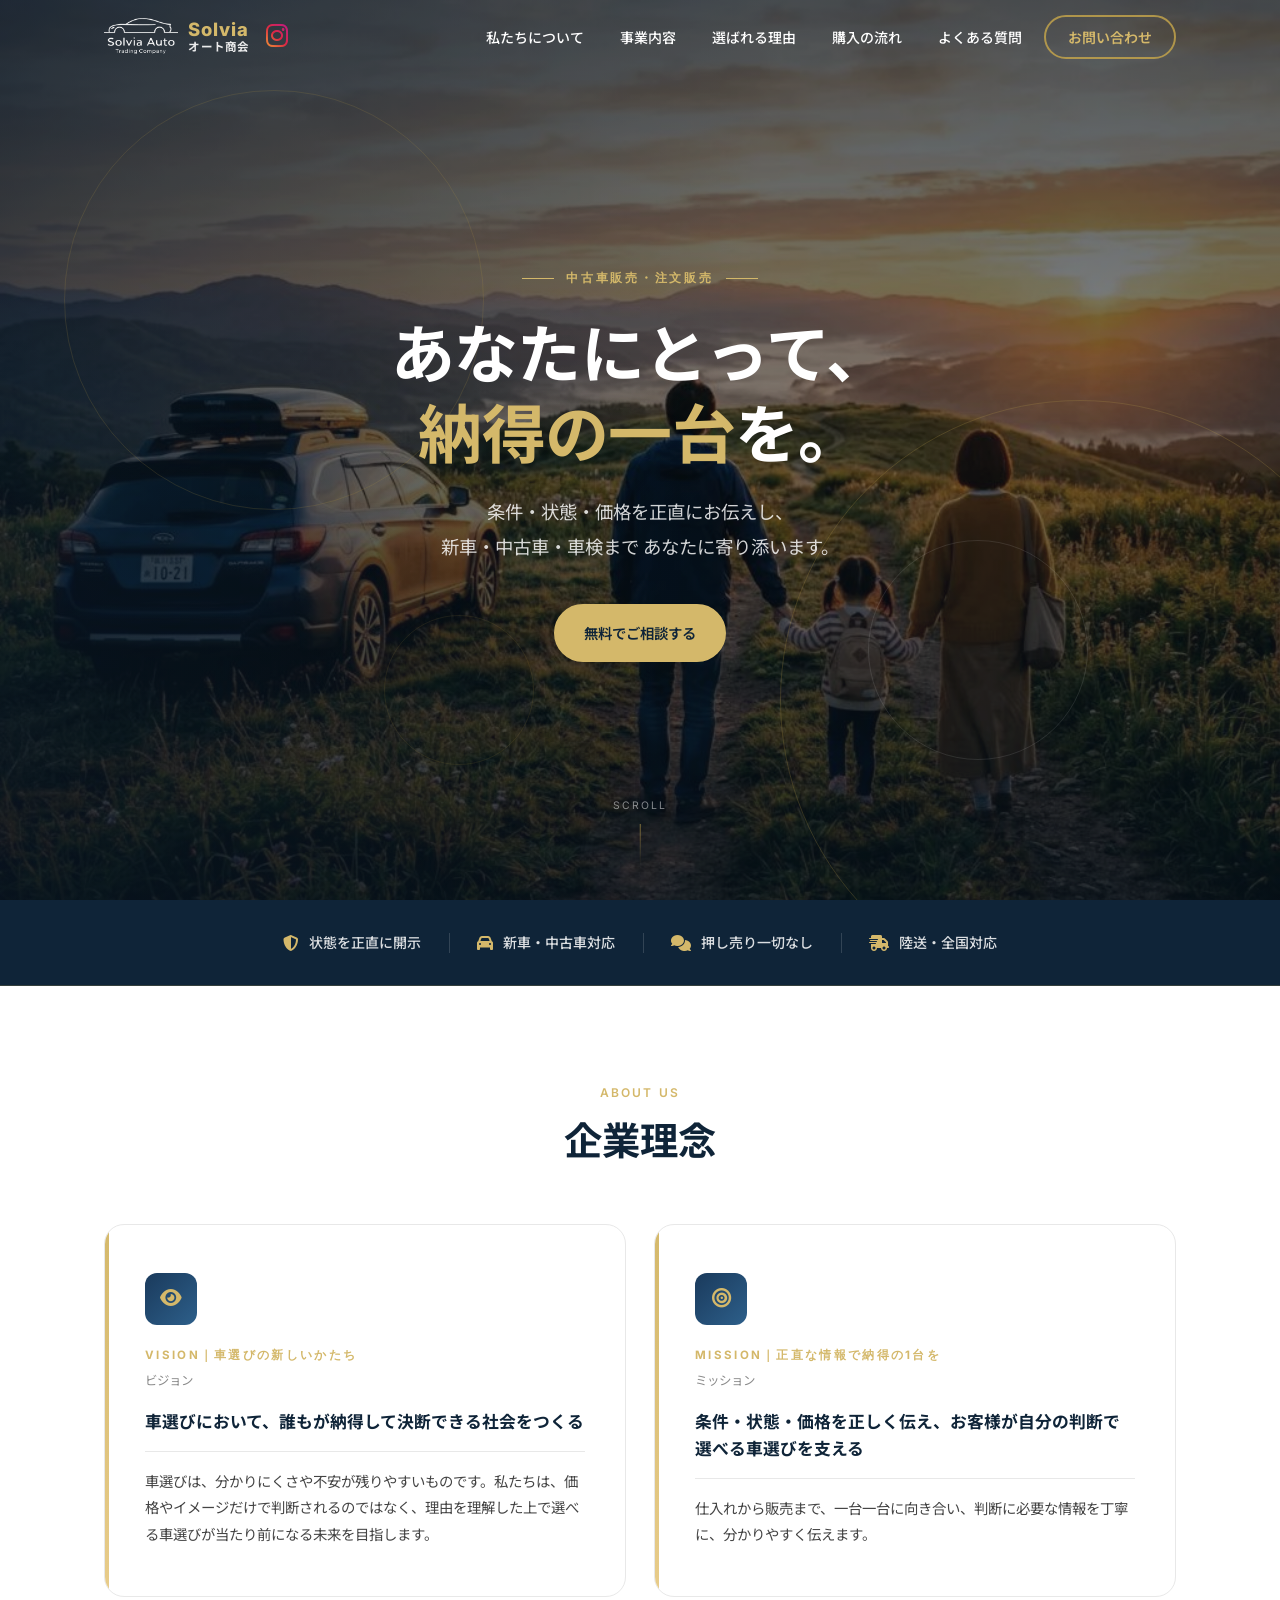
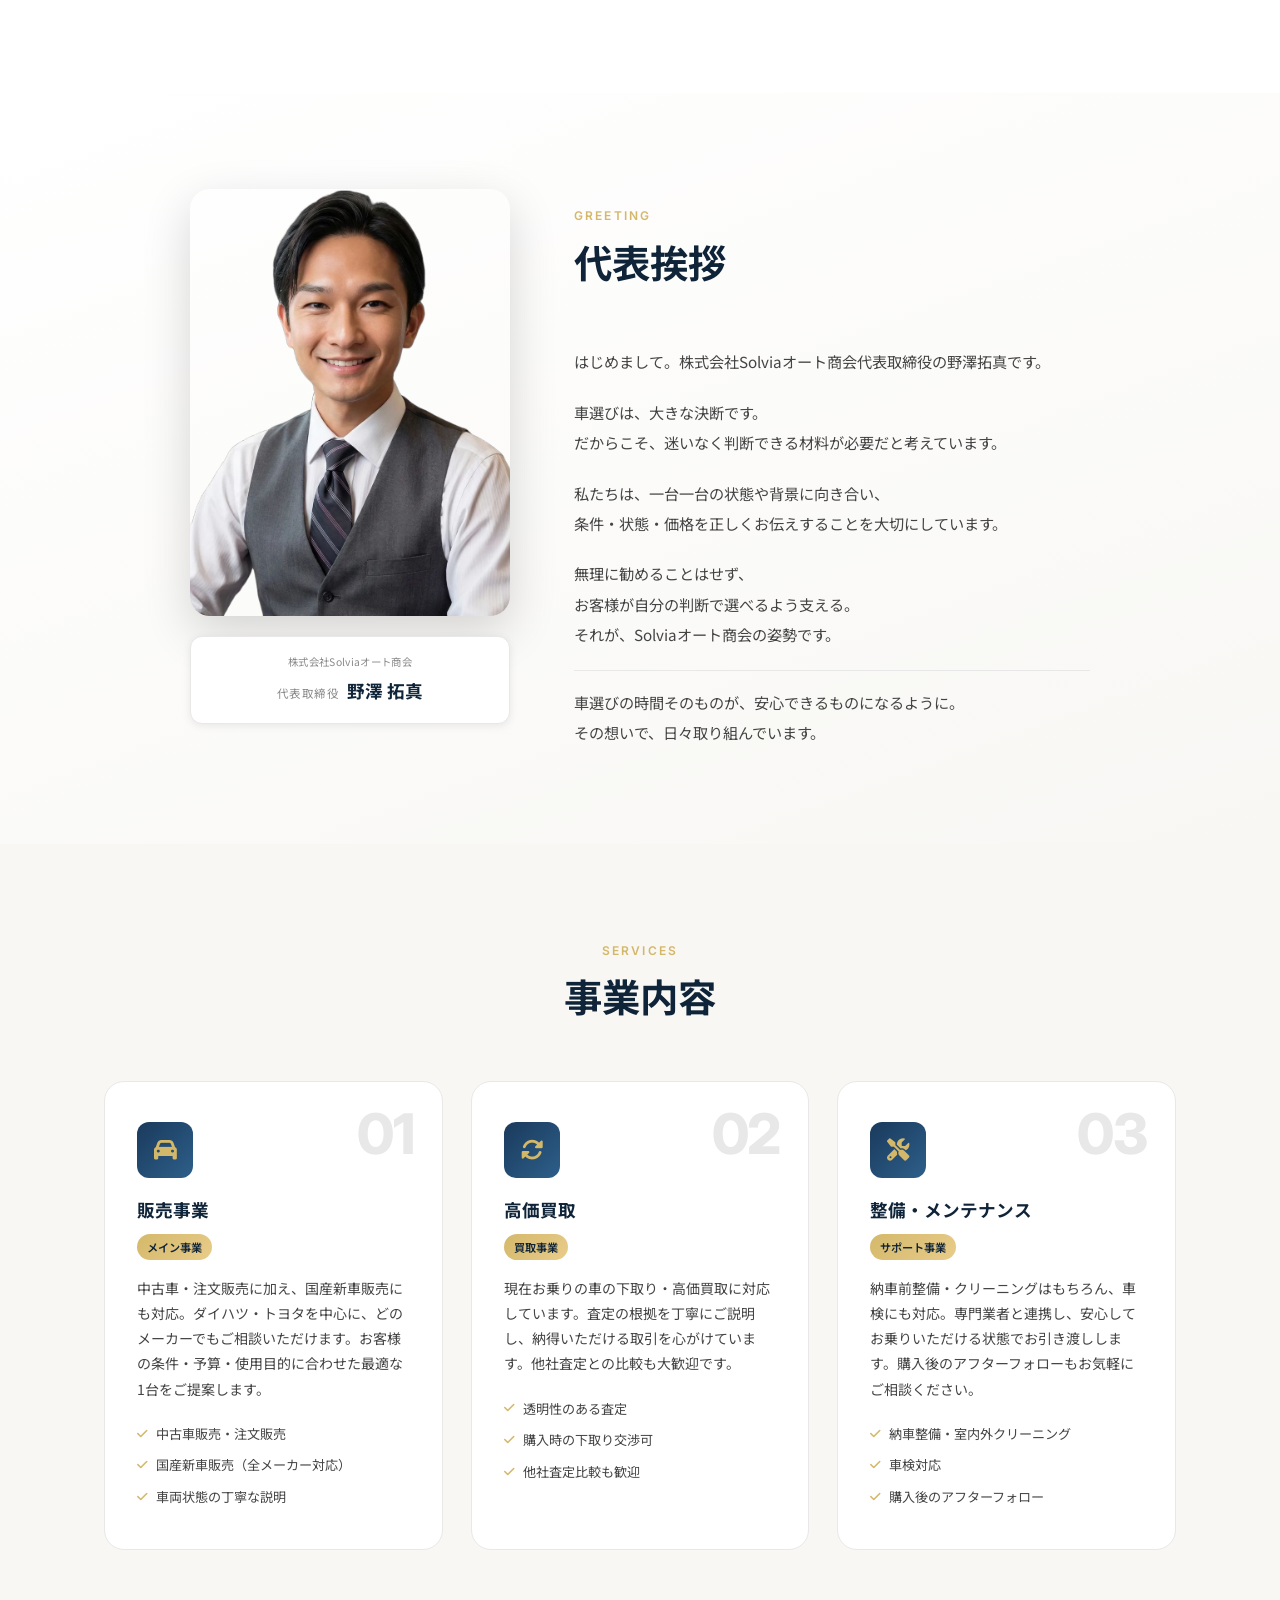
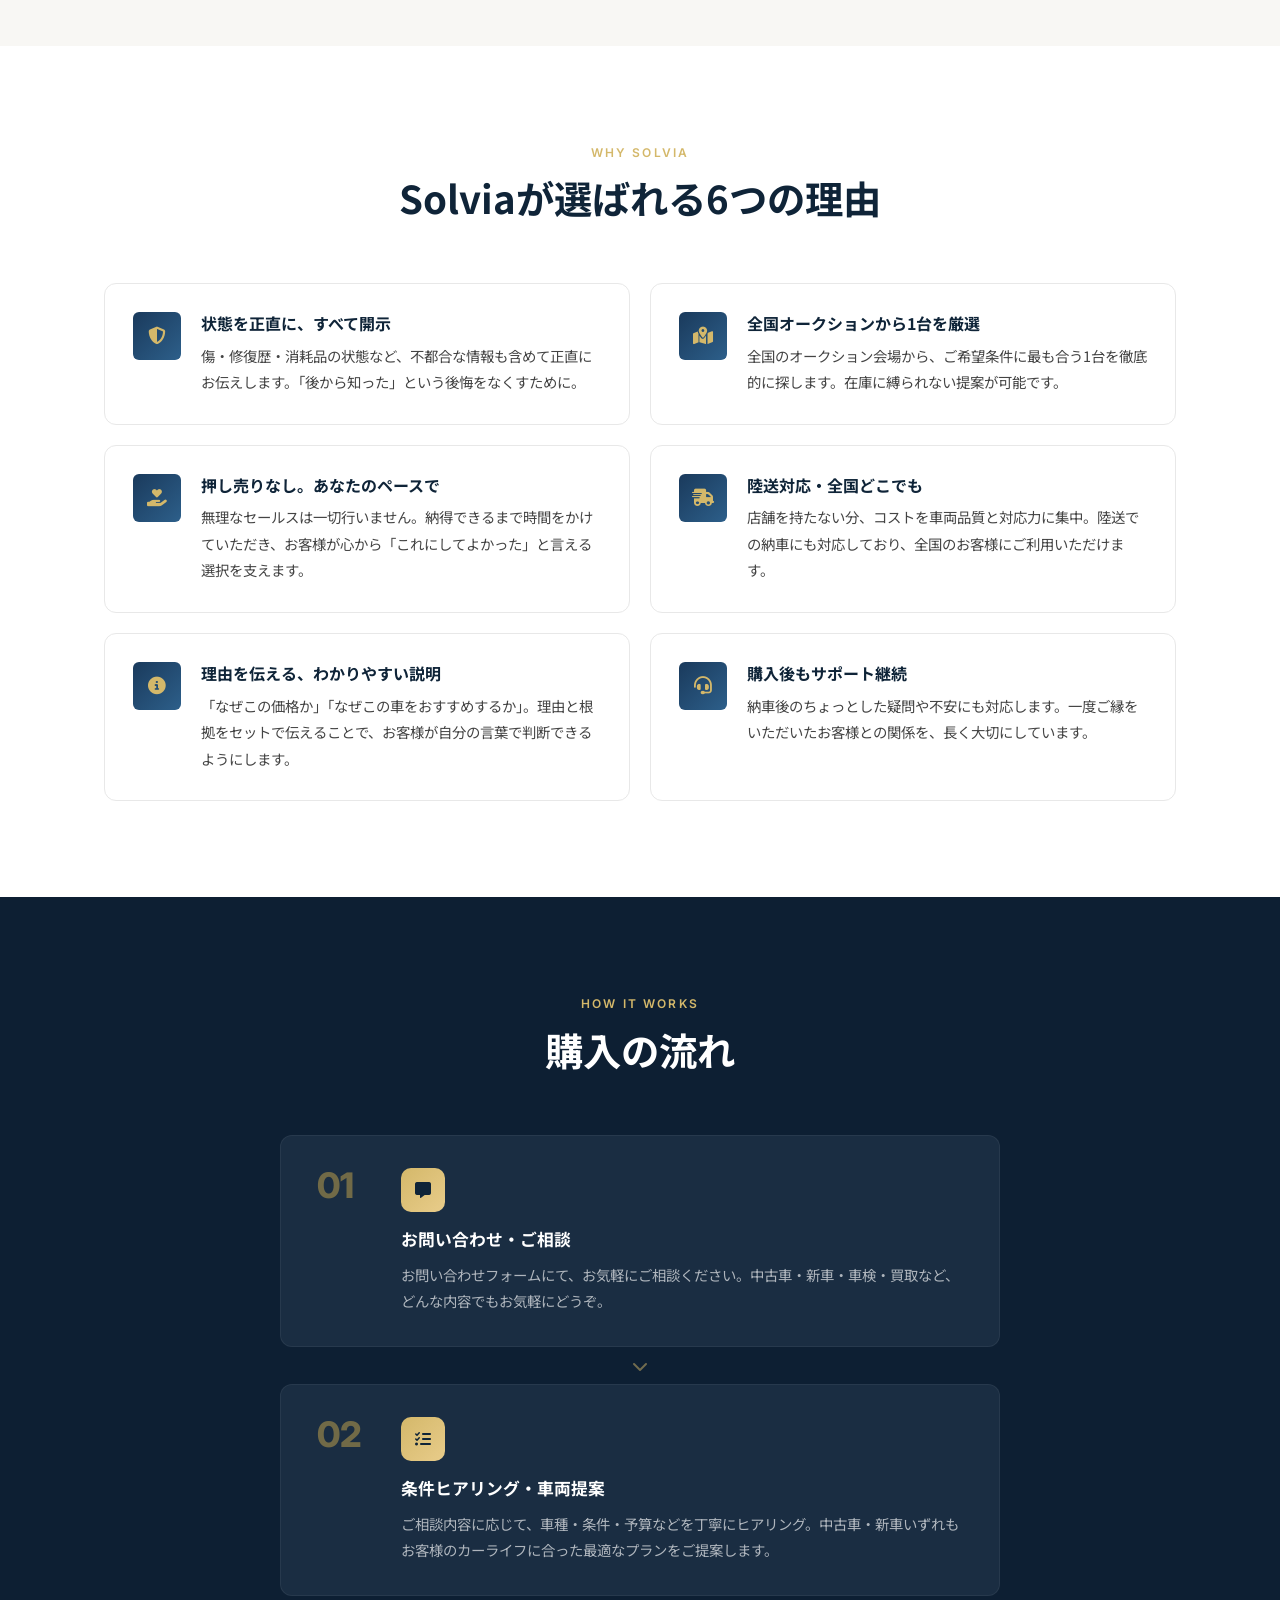
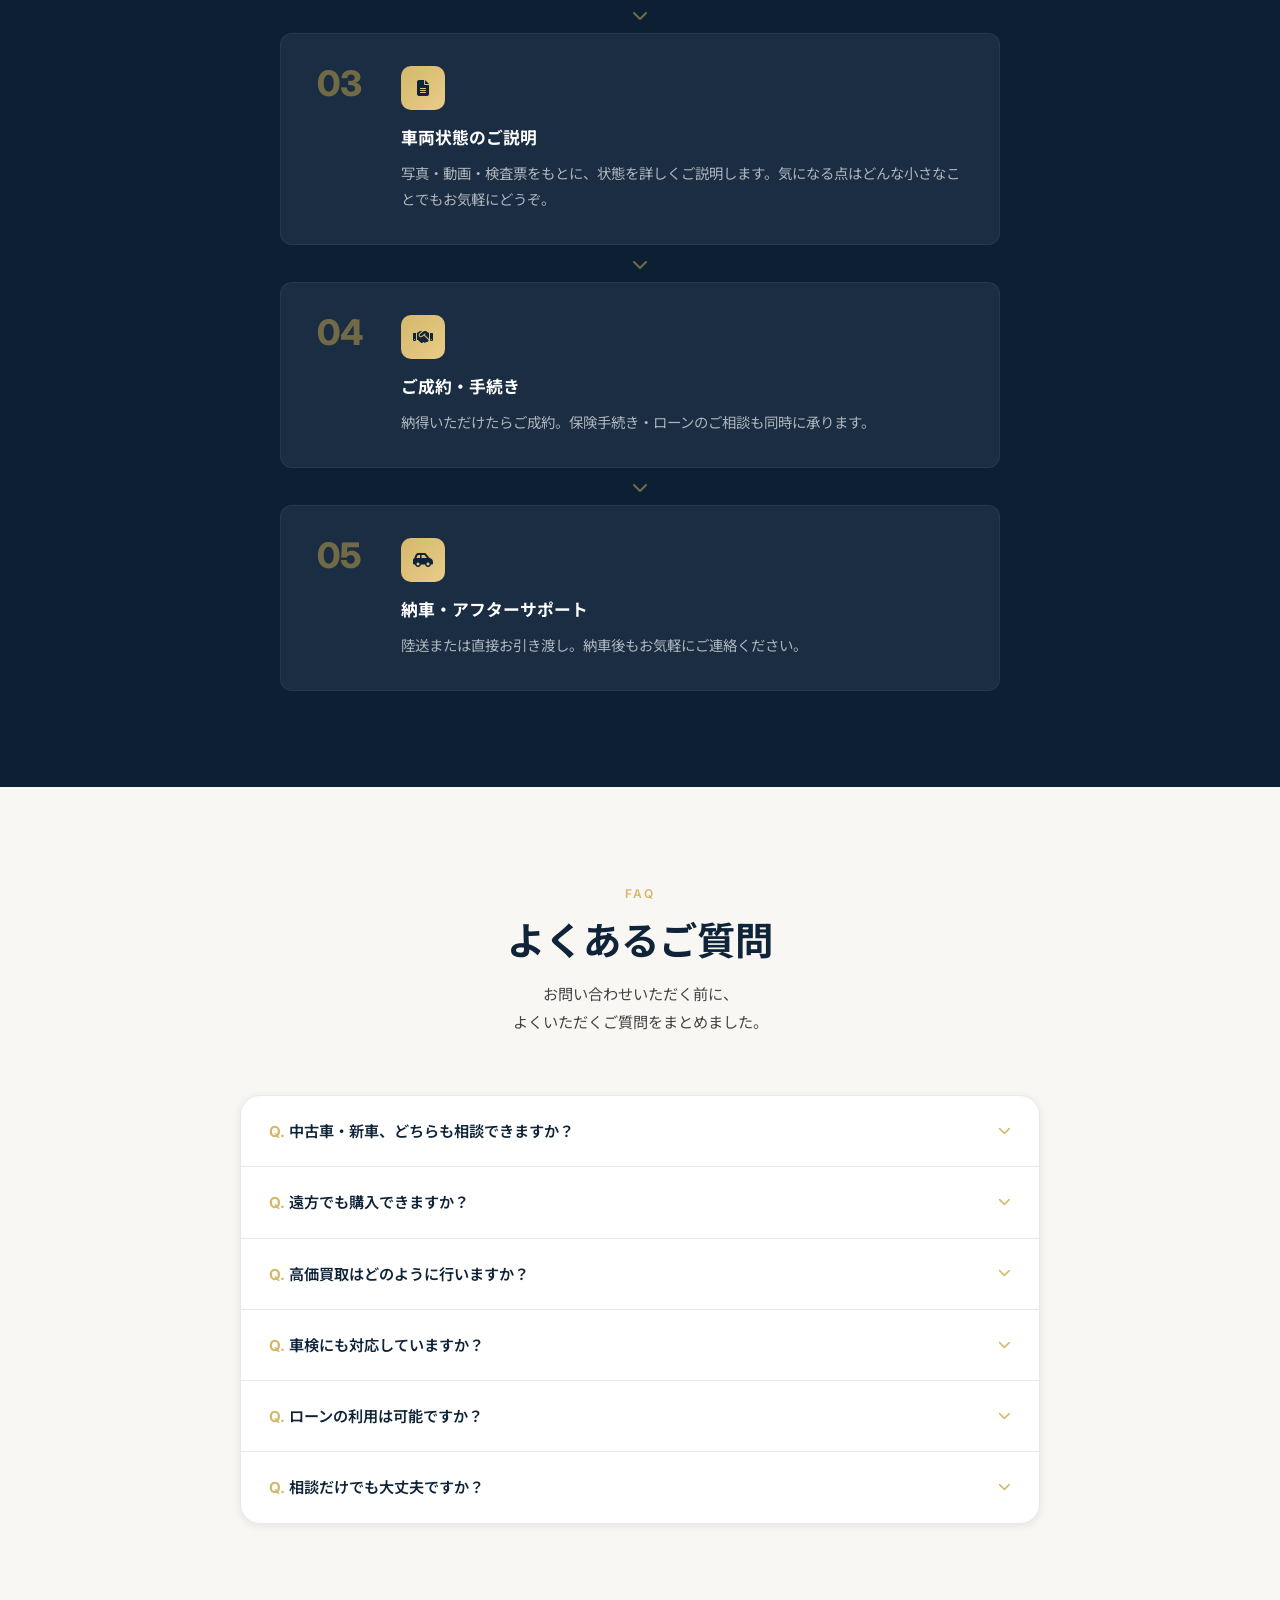
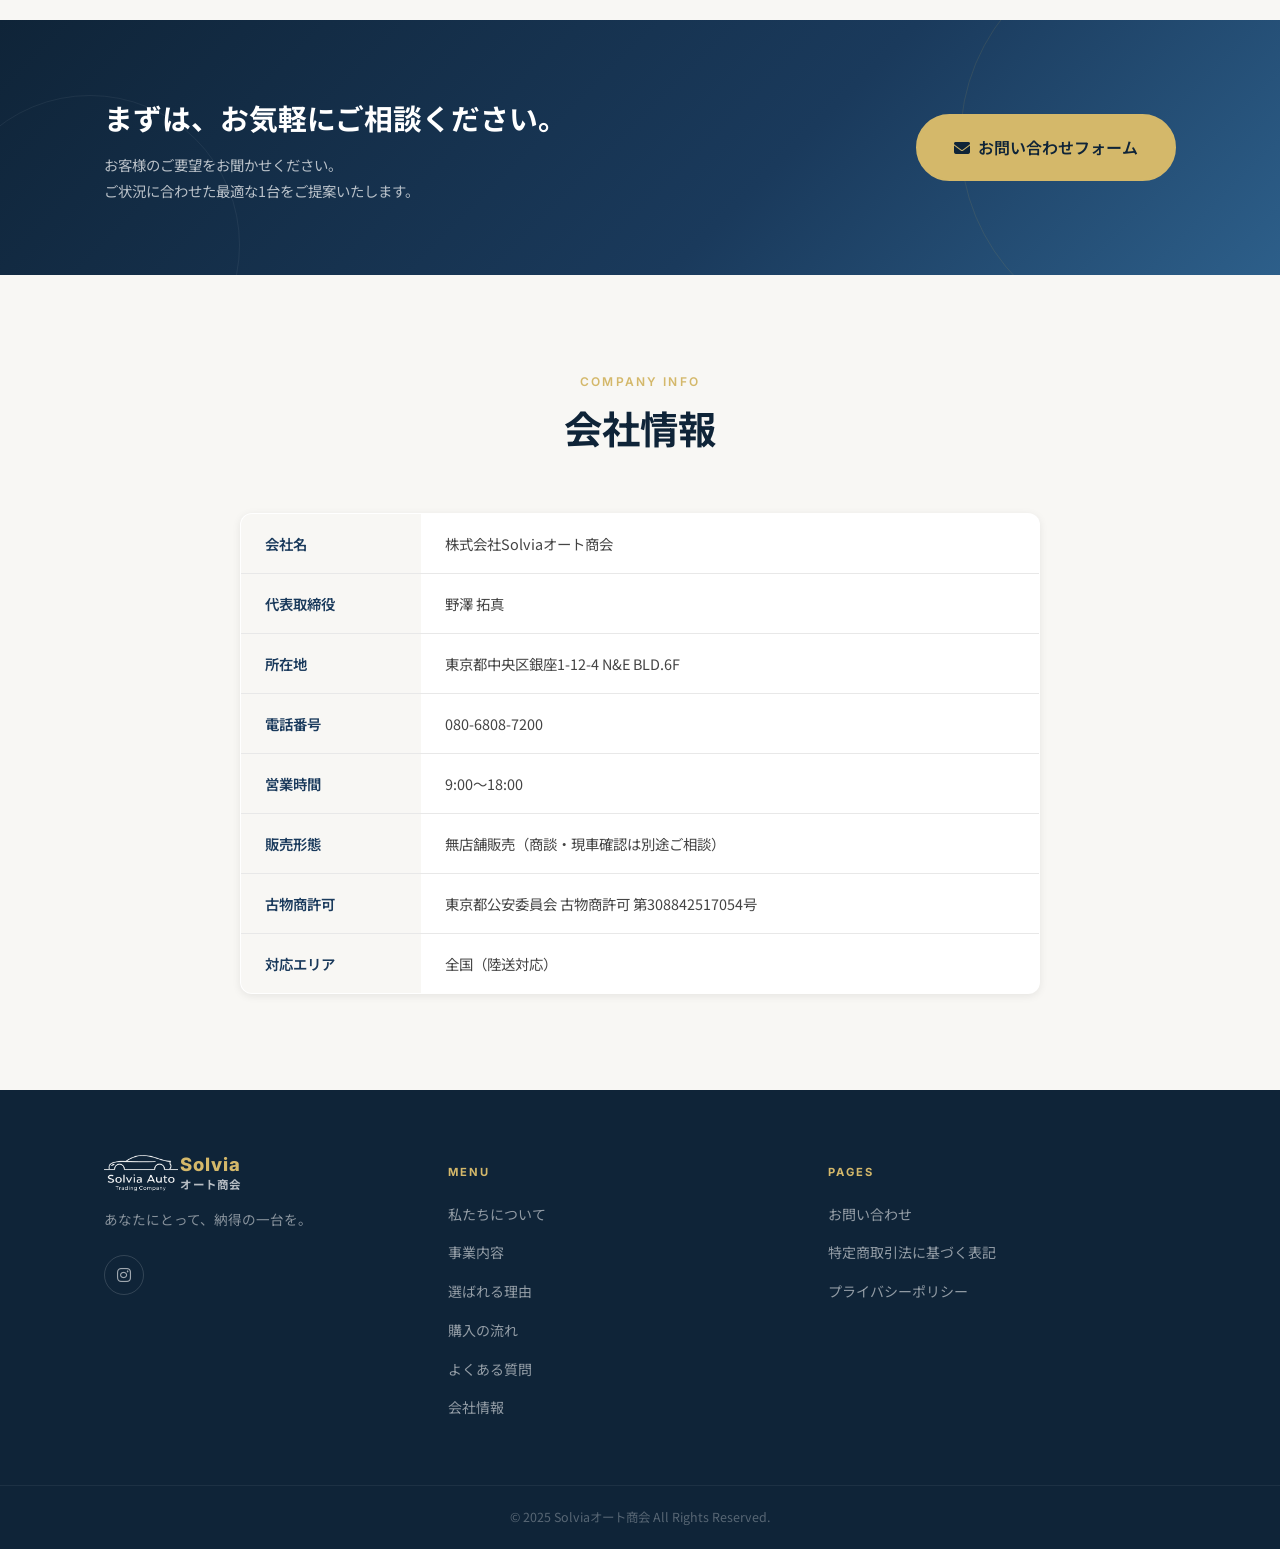
==== index.html @ c64f1dd3 "Add files via upload" ====
<!DOCTYPE html>
<html lang="ja">
<head>
  <meta charset="UTF-8" />
  <meta name="viewport" content="width=device-width, initial-scale=1.0" />
  <title>中古車・新車販売・車検・高価買取｜株式会社Solviaオート商会【東京・全国対応】</title>
  <meta name="description" content="東京発、全国対応の自動車販売店。中古車・国産新車の販売、高価買取、車検まで幅広く対応。押し売りなし・正直な情報開示で、納得できる1台をご提案します。" />

  <!-- ▼ canonical -->
  <link rel="canonical" href="https://www.solviainfo.jp/index.html" />

  <!-- ▼ OGP（SNS・LINEシェア用） -->
  <meta property="og:type" content="website" />
  <meta property="og:site_name" content="株式会社Solviaオート商会" />
  <meta property="og:title" content="中古車・新車販売・車検・高価買取｜株式会社Solviaオート商会【東京・全国対応】" />
  <meta property="og:description" content="東京発、全国対応の自動車販売店。中古車・国産新車の販売、高価買取、車検まで幅広く対応。押し売りなし・正直な情報開示で、納得できる1台をご提案します。" />
  <meta property="og:url" content="https://www.solviainfo.jp/index.html" />
  <meta property="og:image" content="https://www.solviainfo.jp/images/hero-bg-pc.webp" />
  <meta property="og:locale" content="ja_JP" />

  <!-- ▼ Twitterカード -->
  <meta name="twitter:card" content="summary_large_image" />
  <meta name="twitter:title" content="中古車・新車販売・車検・高価買取｜株式会社Solviaオート商会【東京・全国対応】" />
  <meta name="twitter:description" content="東京発、全国対応の自動車販売店。中古車・国産新車の販売、高価買取、車検まで幅広く対応。押し売りなし・正直な情報開示で、納得できる1台をご提案します。" />
  <meta name="twitter:image" content="https://www.solviainfo.jp/images/hero-bg-pc.webp" />

  <!-- ▼ 構造化データ（JSON-LD / LocalBusiness） -->
  <script type="application/ld+json">
  {
    "@context": "https://schema.org",
    "@type": "AutoDealer",
    "name": "株式会社Solviaオート商会",
    "alternateName": "Solviaオート商会",
    "url": "https://www.solviainfo.jp/",
    "logo": "https://www.solviainfo.jp/images/logo-black.png",
    "image": "https://www.solviainfo.jp/images/hero-bg-pc.webp",
    "description": "東京発、全国対応の自動車販売店。中古車・国産新車の販売、高価買取、車検まで幅広く対応。押し売りなし・正直な情報開示で、納得できる1台をご提案します。",
    "address": {
      "@type": "PostalAddress",
      "streetAddress": "銀座1-12-4 N&E BLD.6F",
      "addressLocality": "中央区",
      "addressRegion": "東京都",
      "postalCode": "104-0061",
      "addressCountry": "JP"
    },
    "geo": {
      "@type": "GeoCoordinates",
      "latitude": 35.6716,
      "longitude": 139.7660
    },
    "sameAs": [
      "https://www.instagram.com/solviaauto.official/"
    ],
    "priceRange": "¥¥",
    "currenciesAccepted": "JPY",
    "paymentAccepted": "現金, 銀行振込",
    "areaServed": [
      { "@type": "Place", "name": "東京都" },
      { "@type": "Place", "name": "神奈川県" },
      { "@type": "Place", "name": "埼玉県" },
      { "@type": "Place", "name": "千葉県" },
      { "@type": "Place", "name": "全国（陸送対応）" }
    ],
    "hasOfferCatalog": {
      "@type": "OfferCatalog",
      "name": "サービス一覧",
      "itemListElement": [
        { "@type": "Offer", "itemOffered": { "@type": "Service", "name": "中古車販売" } },
        { "@type": "Offer", "itemOffered": { "@type": "Service", "name": "注文販売" } },
        { "@type": "Offer", "itemOffered": { "@type": "Service", "name": "国産新車販売" } },
        { "@type": "Offer", "itemOffered": { "@type": "Service", "name": "高価買取" } },
        { "@type": "Offer", "itemOffered": { "@type": "Service", "name": "車検" } }
      ]
    }
  }
  </script>

  <!-- ▼ 構造化データ（JSON-LD / FAQPage） -->
  <script type="application/ld+json">
  {
    "@context": "https://schema.org",
    "@type": "FAQPage",
    "mainEntity": [
      {
        "@type": "Question",
        "name": "中古車・新車、どちらも相談できますか？",
        "acceptedAnswer": {
          "@type": "Answer",
          "text": "はい、どちらもご相談いただけます。中古車は全国オークションから条件に合う1台をご提案し、新車はダイハツ・トヨタを中心に全メーカーに対応しています。まずはご希望の車種・予算・使用目的などをお聞かせください。"
        }
      },
      {
        "@type": "Question",
        "name": "遠方でも購入できますか？",
        "acceptedAnswer": {
          "@type": "Answer",
          "text": "はい、全国どこでも陸送での納車に対応しています。陸送費用は距離によって異なりますので、ご相談の際に別途お見積もりをご案内します。"
        }
      },
      {
        "@type": "Question",
        "name": "高価買取はどのように行いますか？",
        "acceptedAnswer": {
          "@type": "Answer",
          "text": "現在お乗りの車の状態・年式・走行距離などをお聞きし、丁寧に査定いたします。査定の根拠も明確にご説明しますので、他社との比較も大歓迎です。新しい車のご購入と合わせてご相談いただくことも可能です。"
        }
      },
      {
        "@type": "Question",
        "name": "車検にも対応していますか？",
        "acceptedAnswer": {
          "@type": "Answer",
          "text": "はい、対応しております。提携の整備業者と連携し、車検をご依頼いただけます。購入した車はもちろん、現在お乗りの車の車検もお気軽にご相談ください。費用や期間については、お問い合わせ時に詳しくご案内します。"
        }
      },
      {
        "@type": "Question",
        "name": "ローンの利用は可能ですか？",
        "acceptedAnswer": {
          "@type": "Answer",
          "text": "現在、当社でのローンのお取り扱いはございません。お支払いは現金またはお客様ご自身でご用意いただいたローンにてお願いしております。資金計画についてもお気軽にご相談ください。"
        }
      },
      {
        "@type": "Question",
        "name": "相談だけでも大丈夫ですか？",
        "acceptedAnswer": {
          "@type": "Answer",
          "text": "もちろんです。「まだ購入を決めていない」「どんな車が合うかわからない」という段階でも大歓迎です。無理な売り込みは一切しませんので、お気軽にご相談ください。"
        }
      }
    ]
  }
  </script>

  <link rel="stylesheet" href="css/style.css" />
  <link rel="preconnect" href="https://fonts.googleapis.com" />
  <link rel="preconnect" href="https://fonts.gstatic.com" crossorigin />
  <link href="https://fonts.googleapis.com/css2?family=Noto+Sans+JP:wght@300;400;500;700&family=Inter:wght@300;400;500;600;700;800&display=swap" rel="stylesheet" />
  <link rel="stylesheet" href="https://cdn.jsdelivr.net/npm/@fortawesome/fontawesome-free@6.4.0/css/all.min.css" />
</head>
<body>

  <!-- ========== HEADER / NAV ========== -->
  <header class="header" id="header">
    <div class="header__inner">
      <div class="header__left">
        <a href="index.html" class="header__logo">
          <img src="images/logo-white.png" class="logo-img logo-img--white" alt="株式会社Solviaオート商会｜中古車販売・注文販売">
          <img src="images/logo-black.png" class="logo-img logo-img--black" alt="株式会社Solviaオート商会｜中古車販売・注文販売">
          <span class="logo-text">
            <span class="logo-solvia">Solvia</span>
            <span class="logo-auto">オート商会</span>
          </span>
        </a>
        <a href="https://www.instagram.com/solviaauto.official/" class="header__sns" target="_blank" rel="noopener noreferrer" aria-label="Instagram">
          <i class="fab fa-instagram"></i>
        </a>
      </div>
      <nav class="header__nav" id="nav">
        <ul class="nav__list">
          <li><a href="#about" class="nav__link">私たちについて</a></li>
          <li><a href="#services" class="nav__link">事業内容</a></li>
          <li><a href="#features" class="nav__link">選ばれる理由</a></li>
          <li><a href="#flow" class="nav__link">購入の流れ</a></li>
          <li><a href="#faq" class="nav__link">よくある質問</a></li>
          <li><a href="contact.html" class="nav__btn">お問い合わせ</a></li>
        </ul>
      </nav>
      <button class="hamburger" id="hamburger" aria-label="メニューを開く">
        <span></span><span></span><span></span>
      </button>
    </div>
  </header>

  <!-- ========== HERO ========== -->
  <section class="hero" id="top">
    <div class="hero__bg">
      <img src="images/hero-bg-pc.webp" alt="納得の1台を家族と選ぶ｜株式会社Solviaオート商会" class="hero__bg-img" id="heroBgImg" />
      <div class="hero__overlay"></div>
    </div>
    <!-- シャボン玉リング -->
    <div class="hero__bubble hero__bubble--1"></div>
    <div class="hero__bubble hero__bubble--2"></div>
    <div class="hero__bubble hero__bubble--3"></div>
    <div class="hero__content">
      <p class="hero__eyebrow" data-aos="fade-up">中古車販売・注文販売</p>
      <h1 class="hero__title" data-aos="fade-up" data-aos-delay="100">
        あなたにとって、<br /><span class="hero__title--accent">納得の一台</span>を。
      </h1>
      <p class="hero__sub" data-aos="fade-up" data-aos-delay="200">
        条件・状態・価格を正直にお伝えし、<br class="br-sp" />
        新車・中古車・車検まで あなたに寄り添います。
      </p>
      <div class="hero__cta" data-aos="fade-up" data-aos-delay="300">
        <a href="contact.html" class="btn btn--primary">無料でご相談する</a>
      </div>
    </div>
    <div class="hero__scroll">
      <span>SCROLL</span>
      <div class="hero__scroll-line"></div>
    </div>
  </section>

  <!-- ========== TRUST BAR ========== -->
  <section class="trustbar">
    <div class="container">
      <ul class="trustbar__list">
        <li class="trustbar__item">
          <i class="fa-solid fa-shield-halved"></i>
          <span>状態を正直に開示</span>
        </li>
        <li class="trustbar__item">
          <i class="fa-solid fa-car"></i>
          <span>新車・中古車対応</span>
        </li>
        <li class="trustbar__item">
          <i class="fa-solid fa-comments"></i>
          <span>押し売り一切なし</span>
        </li>
        <li class="trustbar__item">
          <i class="fa-solid fa-truck-fast"></i>
          <span>陸送・全国対応</span>
        </li>
      </ul>
    </div>
  </section>

  <!-- ========== ABOUT / PHILOSOPHY ========== -->
  <section class="about section" id="about">
    <div class="container">
      <div class="section__header" data-aos="fade-up">
        <p class="section__label">ABOUT US</p>
        <h2 class="section__title">企業理念</h2>
      </div>
      <div class="philosophy">
        <div class="philosophy__card" data-aos="fade-up" data-aos-delay="0">
          <div class="philosophy__icon"><i class="fa-solid fa-eye"></i></div>
          <h3 class="philosophy__head">VISION｜車選びの新しいかたち</h3>
          <p class="philosophy__sub">ビジョン</p>
          <p class="philosophy__text">
            車選びにおいて、誰もが納得して決断できる社会をつくる
          </p>
          <p class="philosophy__desc">
            車選びは、分かりにくさや不安が残りやすいものです。私たちは、価格やイメージだけで判断されるのではなく、理由を理解した上で選べる車選びが当たり前になる未来を目指します。
          </p>
        </div>
        <div class="philosophy__card" data-aos="fade-up" data-aos-delay="100">
          <div class="philosophy__icon"><i class="fa-solid fa-bullseye"></i></div>
          <h3 class="philosophy__head">MISSION｜正直な情報で納得の1台を</h3>
          <p class="philosophy__sub">ミッション</p>
          <p class="philosophy__text">
            条件・状態・価格を正しく伝え、お客様が自分の判断で選べる車選びを支える
          </p>
          <p class="philosophy__desc">
            仕入れから販売まで、一台一台に向き合い、判断に必要な情報を丁寧に、分かりやすく伝えます。
          </p>
        </div>
      </div>
    </div>
  </section>

  <!-- ========== GREETING ========== -->
  <section class="greeting section" id="greeting">
    <div class="container">
      <div class="greeting__inner">
        <div class="greeting__image" data-aos="fade-right">
          <img src="images/ceo-nozawa-v2.png" alt="代表取締役 野澤拓真｜株式会社Solviaオート商会" class="greeting__photo">
          <div class="greeting__name-card">
            <p class="greeting__company">株式会社Solviaオート商会</p>
            <p class="greeting__name"><span class="greeting__role">代表取締役</span> 野澤 拓真</p>
          </div>
        </div>
        <div class="greeting__body" data-aos="fade-left" data-aos-delay="100">
          <div class="section__header section__header--left">
            <p class="section__label">GREETING</p>
            <h2 class="section__title">代表挨拶</h2>
          </div>
          <p class="greeting__text">
            はじめまして。株式会社Solviaオート商会代表取締役の野澤拓真です。
          </p>
          <p class="greeting__text">
            車選びは、大きな決断です。<br />
            だからこそ、迷いなく判断できる材料が必要だと考えています。
          </p>
          <p class="greeting__text">
            私たちは、一台一台の状態や背景に向き合い、<br />
            条件・状態・価格を正しくお伝えすることを大切にしています。
          </p>
          <p class="greeting__text">
            無理に勧めることはせず、<br />
            お客様が自分の判断で選べるよう支える。<br />
            それが、Solviaオート商会の姿勢です。
          </p>
          <p class="greeting__text greeting__text--last">
            車選びの時間そのものが、安心できるものになるように。<br />
            その想いで、日々取り組んでいます。
          </p>
        </div>
      </div>
    </div>
  </section>

  <!-- ========== SERVICES ========== -->
  <section class="services section section--gray" id="services">
    <div class="container">
      <div class="section__header" data-aos="fade-up">
        <p class="section__label">SERVICES</p>
        <h2 class="section__title">事業内容</h2>
      </div>
      <div class="services__grid">

        <div class="service-card" data-aos="fade-up" data-aos-delay="0">
          <div class="service-card__num">01</div>
          <div class="service-card__icon"><i class="fa-solid fa-car"></i></div>
          <h3 class="service-card__title">販売事業</h3>
          <p class="service-card__badge">メイン事業</p>
          <p class="service-card__text">
            中古車・注文販売に加え、国産新車販売にも対応。ダイハツ・トヨタを中心に、どのメーカーでもご相談いただけます。お客様の条件・予算・使用目的に合わせた最適な1台をご提案します。
          </p>
          <ul class="service-card__list">
            <li><i class="fa-solid fa-check"></i> 中古車販売・注文販売</li>
            <li><i class="fa-solid fa-check"></i> 国産新車販売（全メーカー対応）</li>
            <li><i class="fa-solid fa-check"></i> 車両状態の丁寧な説明</li>
          </ul>
        </div>

        <div class="service-card" data-aos="fade-up" data-aos-delay="100">
          <div class="service-card__num">02</div>
          <div class="service-card__icon"><i class="fa-solid fa-rotate"></i></div>
          <h3 class="service-card__title">高価買取</h3>
          <p class="service-card__badge">買取事業</p>
          <p class="service-card__text">
            現在お乗りの車の下取り・高価買取に対応しています。査定の根拠を丁寧にご説明し、納得いただける取引を心がけています。他社査定との比較も大歓迎です。
          </p>
          <ul class="service-card__list">
            <li><i class="fa-solid fa-check"></i> 透明性のある査定</li>
            <li><i class="fa-solid fa-check"></i> 購入時の下取り交渉可</li>
            <li><i class="fa-solid fa-check"></i> 他社査定比較も歓迎</li>
          </ul>
        </div>

        <div class="service-card" data-aos="fade-up" data-aos-delay="200">
          <div class="service-card__num">03</div>
          <div class="service-card__icon"><i class="fa-solid fa-screwdriver-wrench"></i></div>
          <h3 class="service-card__title">整備・メンテナンス</h3>
          <p class="service-card__badge">サポート事業</p>
          <p class="service-card__text">
            納車前整備・クリーニングはもちろん、車検にも対応。専門業者と連携し、安心してお乗りいただける状態でお引き渡しします。購入後のアフターフォローもお気軽にご相談ください。
          </p>
          <ul class="service-card__list">
            <li><i class="fa-solid fa-check"></i> 納車整備・室内外クリーニング</li>
            <li><i class="fa-solid fa-check"></i> 車検対応</li>
            <li><i class="fa-solid fa-check"></i> 購入後のアフターフォロー</li>
          </ul>
        </div>

      </div>
    </div>
  </section>

  <!-- ========== FEATURES / USP ========== -->
  <section class="features section" id="features">
    <div class="container">
      <div class="section__header" data-aos="fade-up">
        <p class="section__label">WHY SOLVIA</p>
        <h2 class="section__title">Solviaが選ばれる<br class="sp-only">6つの理由</h2>
      </div>
      <div class="features__grid">

        <div class="feature-item" data-aos="fade-up" data-aos-delay="0">
          <div class="feature-item__icon-wrap">
            <i class="fa-solid fa-shield-halved"></i>
          </div>
          <div class="feature-item__body">
            <h3 class="feature-item__title">状態を正直に、すべて開示</h3>
            <p class="feature-item__text">
              傷・修復歴・消耗品の状態など、不都合な情報も含めて正直にお伝えします。「後から知った」という後悔をなくすために。
            </p>
          </div>
        </div>

        <div class="feature-item" data-aos="fade-up" data-aos-delay="100">
          <div class="feature-item__icon-wrap">
            <i class="fa-solid fa-map-location-dot"></i>
          </div>
          <div class="feature-item__body">
            <h3 class="feature-item__title">全国オークションから1台を厳選</h3>
            <p class="feature-item__text">
              全国のオークション会場から、ご希望条件に最も合う1台を徹底的に探します。在庫に縛られない提案が可能です。
            </p>
          </div>
        </div>

        <div class="feature-item" data-aos="fade-up" data-aos-delay="200">
          <div class="feature-item__icon-wrap">
            <i class="fa-solid fa-hand-holding-heart"></i>
          </div>
          <div class="feature-item__body">
            <h3 class="feature-item__title">押し売りなし。あなたのペースで</h3>
            <p class="feature-item__text">
              無理なセールスは一切行いません。納得できるまで時間をかけていただき、お客様が心から「これにしてよかった」と言える選択を支えます。
            </p>
          </div>
        </div>

        <div class="feature-item" data-aos="fade-up" data-aos-delay="300">
          <div class="feature-item__icon-wrap">
            <i class="fa-solid fa-truck-fast"></i>
          </div>
          <div class="feature-item__body">
            <h3 class="feature-item__title">陸送対応・全国どこでも</h3>
            <p class="feature-item__text">
              店舗を持たない分、コストを車両品質と対応力に集中。陸送での納車にも対応しており、全国のお客様にご利用いただけます。
            </p>
          </div>
        </div>

        <div class="feature-item" data-aos="fade-up" data-aos-delay="0">
          <div class="feature-item__icon-wrap">
            <i class="fa-solid fa-circle-info"></i>
          </div>
          <div class="feature-item__body">
            <h3 class="feature-item__title">理由を伝える、わかりやすい説明</h3>
            <p class="feature-item__text">
              「なぜこの価格か」「なぜこの車をおすすめするか」。理由と根拠をセットで伝えることで、お客様が自分の言葉で判断できるようにします。
            </p>
          </div>
        </div>

        <div class="feature-item" data-aos="fade-up" data-aos-delay="100">
          <div class="feature-item__icon-wrap">
            <i class="fa-solid fa-headset"></i>
          </div>
          <div class="feature-item__body">
            <h3 class="feature-item__title">購入後もサポート継続</h3>
            <p class="feature-item__text">
              納車後のちょっとした疑問や不安にも対応します。一度ご縁をいただいたお客様との関係を、長く大切にしています。
            </p>
          </div>
        </div>

      </div>
    </div>
  </section>

  <!-- ========== FLOW ========== -->
  <section class="flow section section--dark" id="flow">
    <div class="container">
      <div class="section__header" data-aos="fade-up">
        <p class="section__label">HOW IT WORKS</p>
        <h2 class="section__title section__title--light">購入の流れ</h2>
      </div>
      <div class="flow__steps">

        <div class="flow__step" data-aos="fade-up" data-aos-delay="0">
          <div class="flow__step-num">01</div>
          <div class="flow__step-body">
            <div class="flow__step-icon"><i class="fa-solid fa-message"></i></div>
            <h3 class="flow__step-title">お問い合わせ・ご相談</h3>
            <p class="flow__step-text">お問い合わせフォームにて、お気軽にご相談ください。中古車・新車・車検・買取など、どんな内容でもお気軽にどうぞ。</p>
          </div>
        </div>

        <div class="flow__connector"><i class="fa-solid fa-chevron-down"></i></div>

        <div class="flow__step" data-aos="fade-up" data-aos-delay="100">
          <div class="flow__step-num">02</div>
          <div class="flow__step-body">
            <div class="flow__step-icon"><i class="fa-solid fa-list-check"></i></div>
            <h3 class="flow__step-title">条件ヒアリング・車両提案</h3>
            <p class="flow__step-text">ご相談内容に応じて、車種・条件・予算などを丁寧にヒアリング。中古車・新車いずれもお客様のカーライフに合った最適なプランをご提案します。</p>
          </div>
        </div>

        <div class="flow__connector"><i class="fa-solid fa-chevron-down"></i></div>

        <div class="flow__step" data-aos="fade-up" data-aos-delay="200">
          <div class="flow__step-num">03</div>
          <div class="flow__step-body">
            <div class="flow__step-icon"><i class="fa-solid fa-file-lines"></i></div>
            <h3 class="flow__step-title">車両状態のご説明</h3>
            <p class="flow__step-text">写真・動画・検査票をもとに、状態を詳しくご説明します。気になる点はどんな小さなことでもお気軽にどうぞ。</p>
          </div>
        </div>

        <div class="flow__connector"><i class="fa-solid fa-chevron-down"></i></div>

        <div class="flow__step" data-aos="fade-up" data-aos-delay="300">
          <div class="flow__step-num">04</div>
          <div class="flow__step-body">
            <div class="flow__step-icon"><i class="fa-solid fa-handshake"></i></div>
            <h3 class="flow__step-title">ご成約・手続き</h3>
            <p class="flow__step-text">納得いただけたらご成約。保険手続き・ローンのご相談も同時に承ります。</p>
          </div>
        </div>

        <div class="flow__connector"><i class="fa-solid fa-chevron-down"></i></div>

        <div class="flow__step" data-aos="fade-up" data-aos-delay="400">
          <div class="flow__step-num">05</div>
          <div class="flow__step-body">
            <div class="flow__step-icon"><i class="fa-solid fa-car-side"></i></div>
            <h3 class="flow__step-title">納車・アフターサポート</h3>
            <p class="flow__step-text">陸送または直接お引き渡し。納車後もお気軽にご連絡ください。</p>
          </div>
        </div>

      </div>
    </div>
  </section>

  <!-- ========== FAQ ========== -->
  <section class="faq section section--gray" id="faq">
    <div class="container">
      <div class="section__header" data-aos="fade-up">
        <p class="section__label">FAQ</p>
        <h2 class="section__title">よくあるご質問</h2>
        <p class="section__desc">お問い合わせいただく前に、<br>よくいただくご質問をまとめました。</p>
      </div>
      <div class="faq__list" data-aos="fade-up">

        <div class="faq__item">
          <button class="faq__question" aria-expanded="false">
            <span>中古車・新車、どちらも相談できますか？</span>
            <i class="fa-solid fa-chevron-down faq__icon"></i>
          </button>
          <div class="faq__answer">
            <p>はい、どちらもご相談いただけます。中古車は全国オークションから条件に合う1台をご提案し、新車はダイハツ・トヨタを中心に全メーカーに対応しています。まずはご希望の車種・予算・使用目的などをお聞かせください。</p>
          </div>
        </div>

        <div class="faq__item">
          <button class="faq__question" aria-expanded="false">
            <span>遠方でも購入できますか？</span>
            <i class="fa-solid fa-chevron-down faq__icon"></i>
          </button>
          <div class="faq__answer">
            <p>はい、全国どこでも陸送での納車に対応しています。陸送費用は距離によって異なりますので、ご相談の際に別途お見積もりをご案内します。</p>
          </div>
        </div>

        <div class="faq__item">
          <button class="faq__question" aria-expanded="false">
            <span>高価買取はどのように行いますか？</span>
            <i class="fa-solid fa-chevron-down faq__icon"></i>
          </button>
          <div class="faq__answer">
            <p>現在お乗りの車の状態・年式・走行距離などをお聞きし、丁寧に査定いたします。査定の根拠も明確にご説明しますので、他社との比較も大歓迎です。新しい車のご購入と合わせてご相談いただくことも可能です。</p>
          </div>
        </div>

        <div class="faq__item">
          <button class="faq__question" aria-expanded="false">
            <span>車検にも対応していますか？</span>
            <i class="fa-solid fa-chevron-down faq__icon"></i>
          </button>
          <div class="faq__answer">
            <p>はい、対応しております。提携の整備業者と連携し、車検をご依頼いただけます。購入した車はもちろん、現在お乗りの車の車検もお気軽にご相談ください。費用や期間については、お問い合わせ時に詳しくご案内します。</p>
          </div>
        </div>

        <div class="faq__item">
          <button class="faq__question" aria-expanded="false">
            <span>ローンの利用は可能ですか？</span>
            <i class="fa-solid fa-chevron-down faq__icon"></i>
          </button>
          <div class="faq__answer">
            <p>現在、当社でのローンのお取り扱いはございません。お支払いは現金またはお客様ご自身でご用意いただいたローンにてお願いしております。資金計画についてもお気軽にご相談ください。</p>
          </div>
        </div>

        <div class="faq__item">
          <button class="faq__question" aria-expanded="false">
            <span>相談だけでも大丈夫ですか？</span>
            <i class="fa-solid fa-chevron-down faq__icon"></i>
          </button>
          <div class="faq__answer">
            <p>もちろんです。「まだ購入を決めていない」「どんな車が合うかわからない」という段階でも大歓迎です。無理な売り込みは一切しませんので、お気軽にご相談ください。</p>
          </div>
        </div>

      </div>
    </div>
  </section>

  <!-- ========== CTA BANNER ========== -->
  <section class="cta-banner" data-aos="fade-up">
    <div class="container">
      <div class="cta-banner__inner">
        <div class="cta-banner__text">
          <h2 class="cta-banner__title">まずは、お気軽にご相談ください。</h2>
          <p class="cta-banner__sub">お客様のご要望をお聞かせください。<br>ご状況に合わせた最適な1台をご提案いたします。</p>
        </div>
        <div class="cta-banner__btns">
          <a href="contact.html" class="btn btn--primary btn--lg">
            <i class="fa-solid fa-envelope"></i> お問い合わせフォーム
          </a>
        </div>
      </div>
    </div>
  </section>

  <!-- ========== INFO / COMPANY ========== -->
  <section class="company section section--gray" id="company">
    <div class="container">
      <div class="section__header" data-aos="fade-up">
        <p class="section__label">COMPANY INFO</p>
        <h2 class="section__title">会社情報</h2>
      </div>
      <div class="company__inner">
        <table class="company__table" data-aos="fade-up">
          <tbody>
            <tr>
              <th>会社名</th>
              <td>株式会社Solviaオート商会</td>
            </tr>
            <tr>
              <th>代表取締役</th>
              <td>野澤 拓真</td>
            </tr>
            <tr>
              <th>所在地</th>
              <td>東京都中央区銀座1-12-4 N&amp;E BLD.6F</td>
            </tr>
            <tr>
              <th>電話番号</th>
              <td><a href="tel:08068087200" style="color:inherit;">080-6808-7200</a></td>
            </tr>
            <tr>
              <th>営業時間</th>
              <td>9:00〜18:00</td>
            </tr>
            <tr>
              <th>販売形態</th>
              <td>無店舗販売（商談・現車確認は別途ご相談）</td>
            </tr>
            <tr>
              <th>古物商許可</th>
              <td>東京都公安委員会 古物商許可 第308842517054号</td>
            </tr>
            <tr>
              <th>対応エリア</th>
              <td>全国（陸送対応）</td>
            </tr>
          </tbody>
        </table>
      </div>
    </div>
  </section>

  <!-- ========== FOOTER ========== -->
  <footer class="footer">
    <div class="footer__top">
      <div class="container">
        <div class="footer__inner">
          <div class="footer__brand">
            <a href="index.html" class="footer__logo">
              <img src="images/logo-white.png" class="logo-img" alt="株式会社Solviaオート商会｜中古車販売・注文販売">
              <span class="logo-text">
                <span class="logo-solvia">Solvia</span>
                <span class="logo-auto">オート商会</span>
              </span>
            </a>
            <p class="footer__tagline">あなたにとって、納得の一台を。</p>
            <div class="footer__sns">
              <a href="https://www.instagram.com/solviaauto.official/" class="footer__sns-link" aria-label="Instagram" target="_blank" rel="noopener"><i class="fa-brands fa-instagram"></i></a>
            </div>
          </div>
          <nav class="footer__nav">
            <div class="footer__nav-col">
              <p class="footer__nav-head">MENU</p>
              <ul>
                <li><a href="#about">私たちについて</a></li>
                <li><a href="#services">事業内容</a></li>
                <li><a href="#features">選ばれる理由</a></li>
                <li><a href="#flow">購入の流れ</a></li>
                <li><a href="#faq">よくある質問</a></li>
                <li><a href="#company">会社情報</a></li>
              </ul>
            </div>
            <div class="footer__nav-col">
              <p class="footer__nav-head">PAGES</p>
              <ul>
                <li><a href="contact.html">お問い合わせ</a></li>
                <li><a href="tokushoho.html">特定商取引法に基づく表記</a></li>
                <li><a href="privacy.html">プライバシーポリシー</a></li>
              </ul>
            </div>
          </nav>
        </div>
      </div>
    </div>
    <div class="footer__bottom">
      <div class="container">
        <p class="footer__copy">&copy; 2025 Solviaオート商会 All Rights Reserved.</p>
      </div>
    </div>
  </footer>

  <!-- ========== SCROLL TO TOP ========== -->
  <button class="scroll-top" id="scrollTop" aria-label="ページトップへ">
    <i class="fa-solid fa-chevron-up"></i>
  </button>

  <script src="js/main.js"></script>
</body>
</html>
---- css/style.css ----
/* =========================================
   Solviaオート商会 - Global Stylesheet
   ========================================= */

/* ---------- Reset & Base ---------- */
*, *::before, *::after { box-sizing: border-box; margin: 0; padding: 0; }

/* ユーティリティ：SP/PC表示切り替え */
.sp-only { display: none; }
@media (max-width: 768px) { .sp-only { display: inline; } }
@media (max-width: 768px) { .pc-only { display: none; } }

:root {
  /* Brand Colors */
  --primary: #1a3a5c;        /* ネイビーブルー */
  --primary-light: #2d5f8a;
  --primary-dark: #0f2438;
  --accent: #D4B86A;         /* ゴールド */
  --accent-light: #e8cc8a;
  --accent-dark: #b09040;

  /* Neutrals */
  --white: #ffffff;
  --off-white: #f8f7f4;
  --gray-100: #f3f3f3;
  --gray-200: #e8e8e8;
  --gray-300: #d0d0d0;
  --gray-500: #8a8a8a;
  --gray-700: #444444;
  --black: #111111;

  /* Dark Section */
  --dark-bg: #0d1f33;
  --dark-card: #1a2d42;

  /* Line Brand */
  --line-green: #06c755;

  /* Typography */
  --font-jp: 'Noto Sans JP', sans-serif;
  --font-en: 'Inter', sans-serif;

  /* Spacing */
  --section-py: 96px;
  --container-max: 1120px;

  /* Shadows */
  --shadow-sm: 0 2px 8px rgba(0,0,0,0.08);
  --shadow-md: 0 8px 32px rgba(0,0,0,0.12);
  --shadow-lg: 0 16px 48px rgba(0,0,0,0.16);

  /* Radius */
  --radius-sm: 6px;
  --radius-md: 12px;
  --radius-lg: 20px;

  /* Transitions */
  --transition: 0.3s ease;
}

html { scroll-behavior: smooth; font-size: 16px; }

body {
  font-family: var(--font-jp);
  color: var(--black);
  background: var(--white);
  line-height: 1.8;
  overflow-x: hidden;
}

img { max-width: 100%; height: auto; display: block; }
a { text-decoration: none; color: inherit; }
ul { list-style: none; }

/* ---------- Utility ---------- */
.container {
  max-width: var(--container-max);
  margin: 0 auto;
  padding: 0 24px;
}

.section { padding: var(--section-py) 0; }
.section--gray { background: var(--off-white); }
.section--dark { background: var(--dark-bg); }

.section__header {
  text-align: center;
  margin-bottom: 60px;
}
.section__header--left { text-align: left; }

.section__label {
  font-family: var(--font-en);
  font-size: 0.75rem;
  font-weight: 600;
  letter-spacing: 0.18em;
  color: var(--accent);
  text-transform: uppercase;
  margin-bottom: 10px;
  display: block;
}

.section__title {
  font-size: clamp(1.6rem, 3vw, 2.4rem);
  font-weight: 700;
  color: var(--primary-dark);
  line-height: 1.3;
}
.section__title--light { color: var(--white); }

.section__desc {
  margin-top: 16px;
  color: var(--gray-700);
  font-size: 0.95rem;
  max-width: 600px;
  margin-left: auto;
  margin-right: auto;
}

.section__more {
  text-align: center;
  margin-top: 48px;
}

/* ---------- Buttons ---------- */
.btn {
  display: inline-flex;
  align-items: center;
  gap: 8px;
  padding: 14px 28px;
  border-radius: 50px;
  font-weight: 600;
  font-size: 0.9rem;
  cursor: pointer;
  border: 2px solid transparent;
  transition: all var(--transition);
  white-space: nowrap;
}
.btn--lg { padding: 17px 36px; font-size: 1rem; }
.btn--sm { padding: 10px 20px; font-size: 0.8rem; }

.btn--primary {
  background: var(--accent);
  color: var(--primary-dark);
  border-color: var(--accent);
}
.btn--primary:hover {
  background: var(--accent-dark);
  border-color: var(--accent-dark);
  transform: translateY(-3px) scale(1.03);
  box-shadow: 0 12px 32px rgba(212,184,106,0.5);
  color: #fff;
  letter-spacing: 0.04em;
}

.btn--outline {
  background: transparent;
  color: var(--primary);
  border-color: var(--primary);
}
.btn--outline:hover {
  background: var(--primary);
  color: var(--white);
  transform: translateY(-2px);
}

.btn--outline-white {
  background: transparent;
  color: var(--white);
  border-color: rgba(255,255,255,0.6);
}
.btn--outline-white:hover {
  background: rgba(255,255,255,0.1);
  border-color: var(--white);
}

.btn--line {
  background: var(--line-green);
  color: var(--white);
  border-color: var(--line-green);
}
.btn--line:hover {
  background: #05a847;
  border-color: #05a847;
  transform: translateY(-2px);
  box-shadow: 0 8px 24px rgba(6,199,85,0.35);
}

/* ==========================================
   HEADER
   ========================================== */
.header {
  position: fixed;
  top: 0; left: 0; right: 0;
  z-index: 1000;
  padding: 0;
  transition: all var(--transition);
  background: transparent;
}

.header.scrolled {
  background: rgba(255,255,255,0.97);
  backdrop-filter: blur(12px);
  -webkit-backdrop-filter: blur(12px);
  box-shadow: 0 2px 20px rgba(0,0,0,0.1);
}

.header__inner {
  max-width: var(--container-max);
  margin: 0 auto;
  padding: 0 24px;
  display: flex;
  align-items: center;
  justify-content: space-between;
  height: 72px;
}

.header__left {
  display: flex;
  align-items: center;
  gap: 8px;
  flex-wrap: nowrap;
  flex-shrink: 0;
}

.header__logo {
  display: flex;
  align-items: center;
  gap: 10px;
  text-decoration: none;
  flex-shrink: 0;
}

/* ロゴ画像 共通 */
.logo-img {
  height: 36px;
  width: auto;
  display: block;
  flex-shrink: 0;
}

/* テキストロゴ */
.logo-text {
  display: flex;
  flex-direction: column;
  justify-content: center;
  line-height: 1.15;
}
.logo-solvia {
  font-family: var(--font-en);
  font-size: 1.15rem;
  font-weight: 800;
  color: var(--accent);
  letter-spacing: 0.05em;
}
.logo-auto {
  font-family: var(--font-jp);
  font-size: 0.72rem;
  font-weight: 700;
  letter-spacing: 0.02em;
}

/* スクロール前（透明ヘッダー）: 白抜きロゴ＋白テキスト */
.header:not(.scrolled) .logo-img--white { display: block; }
.header:not(.scrolled) .logo-img--black { display: none; }
.header:not(.scrolled) .logo-auto { color: rgba(255,255,255,0.9); }

/* スクロール後（白背景ヘッダー）: 黒ロゴ＋紺テキスト */
.header.scrolled .logo-img--white { display: none; }
.header.scrolled .logo-img--black { display: block; }
.header.scrolled .logo-auto { color: var(--primary-dark); }

/* メニューオープン時: 白抜きロゴ＋白テキスト */
.header.nav-is-open .logo-img--white { display: block; }
.header.nav-is-open .logo-img--black { display: none; }
.header.nav-is-open .logo-auto { color: rgba(255,255,255,0.9); }

/* フッターロゴ */
.footer__logo {
  display: flex;
  flex-direction: row;
  align-items: center !important;
  gap: 10px;
  text-decoration: none;
}
.footer__logo .logo-img {
  height: 36px;
  width: auto;
  flex-shrink: 0;
  align-self: center;
}
.footer__logo .logo-text {
  display: flex;
  flex-direction: column;
  align-items: flex-start;
  justify-content: center;
  gap: 2px;
  line-height: 1.15;
  align-self: center;
}
.footer__logo .logo-solvia { color: var(--accent); font-size: 1.15rem; font-weight: 800; }
.footer__logo .logo-auto { color: rgba(255,255,255,0.8); font-size: 0.72rem; }

.nav__list {
  display: flex;
  align-items: center;
  gap: 8px;
}
.nav__link {
  font-size: 0.875rem;
  font-weight: 500;
  padding: 8px 14px;
  border-radius: var(--radius-sm);
  transition: color var(--transition);
  color: var(--white);
}
.header.scrolled .nav__link { color: var(--primary-dark); }
.nav__link:hover { color: var(--accent); }

.nav__btn {
  font-size: 0.875rem;
  font-weight: 600;
  padding: 10px 22px;
  border-radius: 50px;
  border: 2px solid var(--accent);
  color: var(--accent);
  transition: all var(--transition);
}
.nav__btn:hover {
  background: var(--accent);
  color: var(--primary-dark);
}
.header:not(.scrolled) .nav__btn { border-color: rgba(200,168,75,0.8); }

/* SNS icon in header */
.header__sns {
  display: flex;
  align-items: center;
  justify-content: center;
  width: 32px;
  height: 32px;
  font-size: 1.6rem;
  transition: transform 0.2s;
  text-decoration: none;
  flex-shrink: 0;
  margin-left: 4px;
}
.header__sns i {
  background: linear-gradient(45deg, #f09433, #e6683c, #dc2743, #cc2366, #bc1888);
  -webkit-background-clip: text;
  -webkit-text-fill-color: transparent;
  background-clip: text;
}
.header__sns:hover {
  transform: scale(1.15);
}
.header.scrolled .header__sns {
  color: var(--primary);
}
.header.scrolled .header__sns:hover {
  color: var(--accent);
}
.header.nav-is-open .header__sns {
  color: var(--white);
}

.hamburger {
  display: none;
  flex-direction: column;
  gap: 5px;
  background: none;
  border: none;
  cursor: pointer;
  padding: 8px;
  z-index: 1100;
}
.hamburger span {
  display: block;
  width: 24px;
  height: 2px;
  background: var(--white);
  border-radius: 2px;
  transition: all var(--transition);
}
.header.scrolled .hamburger span { background: var(--primary-dark); }
.hamburger.active span { background: var(--white) !important; }
.hamburger.active span:nth-child(1) { transform: translateY(7px) rotate(45deg); }
.hamburger.active span:nth-child(2) { opacity: 0; }
.hamburger.active span:nth-child(3) { transform: translateY(-7px) rotate(-45deg); }

/* ==========================================
   HERO
   ========================================== */
.hero {
  position: relative;
  min-height: 100vh;
  display: flex;
  align-items: center;
  justify-content: center;
  overflow: hidden;
}

.hero__bg {
  position: absolute;
  inset: 0;
  background: #0d1f33;
}

/* 背景写真 */
.hero__bg-img {
  position: absolute;
  inset: 0;
  width: 100%;
  height: 100%;
  object-fit: cover;
  object-position: center 35%;
  display: block;
  filter: brightness(0.72) saturate(1.1) sepia(0.15);
}

/* 写真の上に重ねるグラデーション（温かみ×ネイビー調） */
.hero__bg::before {
  content: '';
  position: absolute;
  inset: 0;
  background:
    linear-gradient(
      to bottom,
      rgba(8, 18, 30, 0.55) 0%,
      rgba(8, 18, 30, 0.20) 45%,
      rgba(8, 18, 30, 0.65) 100%
    ),
    linear-gradient(
      100deg,
      rgba(13, 31, 51, 0.55) 0%,
      transparent 55%
    );
  z-index: 1;
}

/* ゴールドのアクセントリング（シャボン玉アニメ） */
.hero__bg::after {
  content: '';
  position: absolute;
  bottom: -100px;
  right: -100px;
  width: 600px;
  height: 600px;
  border: 1px solid rgba(200,168,75,0.25);
  border-radius: 50%;
  pointer-events: none;
  z-index: 2;
  animation: bubble-drift 12s ease-in-out infinite;
}

/* シャボン玉アニメーション */
@keyframes bubble-drift {
  0%   { transform: translate(0, 0) scale(1);      opacity: 0.5; }
  25%  { transform: translate(-30px, -40px) scale(1.04); opacity: 0.7; }
  50%  { transform: translate(20px, -70px) scale(0.96); opacity: 0.4; }
  75%  { transform: translate(-15px, -30px) scale(1.02); opacity: 0.65; }
  100% { transform: translate(0, 0) scale(1);      opacity: 0.5; }
}
@keyframes bubble-drift2 {
  0%   { transform: translate(0, 0) scale(1);      opacity: 0.3; }
  30%  { transform: translate(40px, -50px) scale(1.06); opacity: 0.55; }
  60%  { transform: translate(-25px, -90px) scale(0.94); opacity: 0.25; }
  100% { transform: translate(0, 0) scale(1);      opacity: 0.3; }
}
@keyframes bubble-drift3 {
  0%   { transform: translate(0,0) scale(1);   opacity:0.2; }
  40%  { transform: translate(-50px,-60px) scale(1.08); opacity:0.4; }
  80%  { transform: translate(30px,-40px) scale(0.92); opacity:0.15; }
  100% { transform: translate(0,0) scale(1);   opacity:0.2; }
}

.hero__overlay { position: absolute; inset: 0; background: rgba(10,20,35,0.15); z-index: 3; }

.hero__content {
  position: relative;
  z-index: 10;
  text-align: center;
  padding: 100px 24px 80px;
  max-width: 780px;
}

.hero__eyebrow {
  font-family: var(--font-en);
  font-size: 0.78rem;
  font-weight: 600;
  letter-spacing: 0.22em;
  color: var(--accent);
  text-transform: uppercase;
  margin-bottom: 20px;
  display: inline-flex;
  align-items: center;
  gap: 12px;
}
.hero__eyebrow::before,
.hero__eyebrow::after {
  content: '';
  display: block;
  width: 32px;
  height: 1px;
  background: var(--accent);
}

.hero__title {
  font-size: clamp(2.2rem, 5.5vw, 4rem);
  font-weight: 700;
  color: var(--white);
  line-height: 1.25;
  margin-bottom: 24px;
  letter-spacing: -0.01em;
}
/* シャボン玉リング（HTML内で追加） */
.hero__bubble {
  position: absolute;
  border-radius: 50%;
  pointer-events: none;
  z-index: 2;
}
.hero__bubble--1 {
  width: 420px; height: 420px;
  border: 1px solid rgba(200,168,75,0.18);
  top: 10%; left: 5%;
  animation: bubble-drift2 16s ease-in-out infinite;
}
.hero__bubble--2 {
  width: 220px; height: 220px;
  border: 1px solid rgba(255,255,255,0.12);
  top: 60%; right: 15%;
  animation: bubble-drift3 10s ease-in-out infinite 2s;
}
.hero__bubble--3 {
  width: 150px; height: 150px;
  border: 1px solid rgba(200,168,75,0.12);
  bottom: 15%; left: 30%;
  animation: bubble-drift 8s ease-in-out infinite 4s;
}

/* CTA ring on cta-banner */
.cta-banner::before { animation: bubble-drift2 14s ease-in-out infinite; }
.cta-banner::after  { animation: bubble-drift3 18s ease-in-out infinite 3s; }

.hero__title--accent { color: var(--accent); position: relative; }
/* 下線を削除 */

.hero__sub {
  font-size: clamp(0.95rem, 1.8vw, 1.15rem);
  color: rgba(255,255,255,0.82);
  line-height: 1.9;
  margin-bottom: 40px;
}

.hero__cta {
  display: flex;
  align-items: center;
  justify-content: center;
  gap: 16px;
  flex-wrap: wrap;
}
.hero__cta .btn--outline {
  color: var(--white);
  border-color: rgba(255,255,255,0.5);
}
.hero__cta .btn--outline:hover {
  background: rgba(255,255,255,0.1);
  border-color: var(--white);
}

.hero__scroll {
  position: absolute;
  bottom: 36px;
  left: 50%;
  transform: translateX(-50%);
  display: flex;
  flex-direction: column;
  align-items: center;
  gap: 8px;
  color: rgba(255,255,255,0.5);
  font-family: var(--font-en);
  font-size: 0.65rem;
  letter-spacing: 0.2em;
  z-index: 10;
}
.hero__scroll-line {
  width: 1px;
  height: 40px;
  background: linear-gradient(to bottom, rgba(200,168,75,0.6), transparent);
  animation: scrollPulse 2s ease-in-out infinite;
}
@keyframes scrollPulse {
  0%, 100% { opacity: 0.4; transform: scaleY(1); }
  50% { opacity: 1; transform: scaleY(1.2); }
}

/* ==========================================
   TRUST BAR
   ========================================== */
.trustbar {
  background: var(--primary-dark);
  padding: 20px 0;
  border-bottom: 1px solid rgba(200,168,75,0.2);
}

.trustbar__list {
  display: flex;
  align-items: center;
  justify-content: center;
  gap: 0;
  flex-wrap: wrap;
}

.trustbar__item {
  display: flex;
  align-items: center;
  gap: 10px;
  padding: 10px 28px;
  color: rgba(255,255,255,0.85);
  font-size: 0.875rem;
  font-weight: 500;
  position: relative;
}

.trustbar__item + .trustbar__item::before {
  content: '';
  position: absolute;
  left: 0;
  top: 50%;
  transform: translateY(-50%);
  width: 1px;
  height: 20px;
  background: rgba(255,255,255,0.15);
}

.trustbar__item i {
  color: var(--accent);
  font-size: 1rem;
}

/* ==========================================
   ABOUT / PHILOSOPHY
   ========================================== */
.philosophy {
  display: grid;
  grid-template-columns: repeat(2, 1fr);
  gap: 28px;
}

.philosophy__card {
  background: var(--white);
  border: 1px solid var(--gray-200);
  border-radius: var(--radius-lg);
  padding: 48px 40px;
  position: relative;
  overflow: hidden;
  transition: transform var(--transition), box-shadow var(--transition);
}

.philosophy__card::before {
  content: '';
  position: absolute;
  top: 0; left: 0;
  width: 4px;
  height: 100%;
  background: linear-gradient(to bottom, var(--accent), var(--accent-light));
}

.philosophy__card:hover {
  transform: translateY(-4px);
  box-shadow: var(--shadow-lg);
}

.philosophy__icon {
  width: 52px;
  height: 52px;
  border-radius: 12px;
  background: linear-gradient(135deg, var(--primary), var(--primary-light));
  display: flex;
  align-items: center;
  justify-content: center;
  margin-bottom: 20px;
}
.philosophy__icon i {
  color: var(--accent);
  font-size: 1.2rem;
}

.philosophy__head {
  font-family: var(--font-en);
  font-size: 0.72rem;
  font-weight: 700;
  letter-spacing: 0.2em;
  color: var(--accent);
  margin-bottom: 4px;
}
.philosophy__sub {
  font-size: 0.78rem;
  color: var(--gray-500);
  margin-bottom: 16px;
}
.philosophy__text {
  font-size: 1.05rem;
  font-weight: 700;
  color: var(--primary-dark);
  line-height: 1.6;
  margin-bottom: 16px;
  border-bottom: 1px solid var(--gray-200);
  padding-bottom: 16px;
}
.philosophy__desc {
  font-size: 0.9rem;
  color: var(--gray-700);
  line-height: 1.85;
}

/* ==========================================
   GREETING
   ========================================== */
.greeting {
  background: linear-gradient(160deg, var(--white) 0%, var(--off-white) 100%);
}

.greeting__inner {
  display: grid;
  grid-template-columns: 320px 1fr;
  gap: 64px;
  align-items: start;
  max-width: 900px;
  margin: 0 auto;
}

.greeting__image {
  display: flex;
  flex-direction: column;
  align-items: center;
  gap: 20px;
}

.greeting__image-placeholder {
  width: 100%;
  aspect-ratio: 3/4;
  max-height: 400px;
  background: linear-gradient(135deg, var(--primary), var(--primary-light));
  border-radius: var(--radius-lg);
  display: flex;
  align-items: center;
  justify-content: center;
  box-shadow: var(--shadow-lg);
  overflow: hidden;
}
.greeting__image-placeholder i {
  font-size: 6rem;
  color: rgba(255,255,255,0.25);
}
.greeting__image img {
  width: 100%;
  border-radius: var(--radius-lg);
  box-shadow: var(--shadow-lg);
  object-fit: cover;
  aspect-ratio: 3/4;
}

.greeting__name-card {
  text-align: center;
  background: var(--white);
  border: 1px solid var(--gray-200);
  border-radius: var(--radius-md);
  padding: 16px 24px;
  width: 100%;
  box-shadow: var(--shadow-sm);
}
.greeting__company {
  font-size: 0.65rem;
  color: var(--gray-500);
  letter-spacing: 0.03em;
  white-space: nowrap;
  overflow: hidden;
  text-overflow: ellipsis;
}
.greeting__role {
  font-size: 0.72rem;
  color: var(--gray-500);
  letter-spacing: 0.05em;
}
.greeting__name {
  font-size: 1.1rem;
  font-weight: 700;
  color: var(--primary-dark);
  margin-top: 4px;
  white-space: nowrap;
}
.greeting__name .greeting__role {
  font-size: 0.72rem;
  font-weight: 400;
  color: var(--gray-500);
  letter-spacing: 0.05em;
  margin-right: 4px;
  vertical-align: middle;
}

.greeting__body { padding-top: 16px; }

.greeting__text {
  font-size: 0.95rem;
  color: var(--gray-700);
  line-height: 2;
  margin-bottom: 20px;
  position: relative;
  padding-left: 0;
}
.greeting__text--last {
  margin-bottom: 0;
  padding-top: 16px;
  border-top: 1px solid var(--gray-200);
}

/* ==========================================
   SERVICES
   ========================================== */
.services__grid {
  display: grid;
  grid-template-columns: repeat(3, 1fr);
  gap: 28px;
}

.service-card {
  background: var(--white);
  border: 1px solid var(--gray-200);
  border-radius: var(--radius-lg);
  padding: 40px 32px;
  position: relative;
  overflow: hidden;
  transition: transform var(--transition), box-shadow var(--transition);
}
.service-card:hover {
  transform: translateY(-6px);
  box-shadow: var(--shadow-lg);
}

.service-card__num {
  font-family: var(--font-en);
  font-size: 3.5rem;
  font-weight: 800;
  color: var(--gray-200);
  line-height: 1;
  position: absolute;
  top: 24px;
  right: 28px;
  letter-spacing: -0.02em;
}

.service-card__icon {
  width: 56px;
  height: 56px;
  background: linear-gradient(135deg, var(--primary), var(--primary-light));
  border-radius: var(--radius-md);
  display: flex;
  align-items: center;
  justify-content: center;
  margin-bottom: 20px;
}
.service-card__icon i {
  color: var(--accent);
  font-size: 1.4rem;
}

.service-card__title {
  font-size: 1.1rem;
  font-weight: 700;
  color: var(--primary-dark);
  margin-bottom: 8px;
  line-height: 1.4;
}

.service-card__badge {
  display: inline-block;
  font-size: 0.7rem;
  font-weight: 600;
  padding: 3px 10px;
  border-radius: 20px;
  background: linear-gradient(135deg, var(--accent), var(--accent-light));
  color: var(--primary-dark);
  margin-bottom: 16px;
}

.service-card__text {
  font-size: 0.875rem;
  color: var(--gray-700);
  line-height: 1.8;
  margin-bottom: 20px;
}

.service-card__list {
  display: flex;
  flex-direction: column;
  gap: 8px;
}
.service-card__list li {
  display: flex;
  align-items: center;
  gap: 8px;
  font-size: 0.82rem;
  color: var(--gray-700);
}
.service-card__list li i {
  color: var(--accent);
  font-size: 0.75rem;
  flex-shrink: 0;
}

/* ==========================================
   FEATURES
   ========================================== */
.features__grid {
  display: grid;
  grid-template-columns: repeat(2, 1fr);
  gap: 20px;
}

.feature-item {
  display: flex;
  gap: 20px;
  align-items: flex-start;
  background: var(--white);
  border: 1px solid var(--gray-200);
  border-radius: var(--radius-md);
  padding: 28px 28px;
  transition: transform var(--transition), box-shadow var(--transition);
}
.feature-item:hover {
  transform: translateY(-3px);
  box-shadow: var(--shadow-md);
}

.feature-item__icon-wrap {
  width: 48px;
  height: 48px;
  flex-shrink: 0;
  border-radius: var(--radius-sm);
  background: linear-gradient(135deg, var(--primary), var(--primary-light));
  display: flex;
  align-items: center;
  justify-content: center;
}
.feature-item__icon-wrap i {
  color: var(--accent);
  font-size: 1.1rem;
}

.feature-item__title {
  font-size: 1rem;
  font-weight: 700;
  color: var(--primary-dark);
  margin-bottom: 8px;
  line-height: 1.4;
}
.feature-item__text {
  font-size: 0.9rem;
  color: var(--gray-700);
  line-height: 1.85;
}

/* ==========================================
   FLOW
   ========================================== */
.flow__steps {
  max-width: 720px;
  margin: 0 auto;
  display: flex;
  flex-direction: column;
  align-items: center;
}

.flow__step {
  display: flex;
  gap: 28px;
  align-items: flex-start;
  background: var(--dark-card);
  border: 1px solid rgba(255,255,255,0.06);
  border-radius: var(--radius-md);
  padding: 32px 36px;
  width: 100%;
  position: relative;
}

.flow__step-num {
  font-family: var(--font-en);
  font-size: 2.2rem;
  font-weight: 800;
  color: rgba(200,168,75,0.5);
  line-height: 1;
  flex-shrink: 0;
  min-width: 56px;
}

.flow__step-body { flex: 1; }

.flow__step-icon {
  width: 44px;
  height: 44px;
  border-radius: 10px;
  background: linear-gradient(135deg, var(--accent), var(--accent-light));
  display: flex;
  align-items: center;
  justify-content: center;
  margin-bottom: 12px;
}
.flow__step-icon i { color: var(--primary-dark); font-size: 1rem; }

.flow__step-title {
  font-size: 1.05rem;
  font-weight: 700;
  color: var(--white);
  margin-bottom: 8px;
}
.flow__step-text {
  font-size: 0.9rem;
  color: rgba(255,255,255,0.65);
  line-height: 1.8;
}

.flow__connector {
  color: var(--accent);
  opacity: 0.5;
  padding: 4px 0;
  font-size: 1rem;
}

/* ==========================================
   CTA BANNER
   ========================================== */
.cta-banner {
  background: linear-gradient(135deg, var(--primary-dark) 0%, var(--primary) 60%, var(--primary-light) 100%);
  padding: 72px 0;
  position: relative;
  overflow: hidden;
}
.cta-banner::before {
  content: '';
  position: absolute;
  top: -80px; right: -80px;
  width: 400px; height: 400px;
  border: 1px solid rgba(200,168,75,0.12);
  border-radius: 50%;
}
.cta-banner::after {
  content: '';
  position: absolute;
  bottom: -120px; left: -60px;
  width: 300px; height: 300px;
  border: 1px solid rgba(255,255,255,0.06);
  border-radius: 50%;
}

.cta-banner__inner {
  display: flex;
  align-items: center;
  justify-content: space-between;
  gap: 40px;
  position: relative;
  z-index: 1;
}

.cta-banner__title {
  font-size: clamp(1.3rem, 2.5vw, 1.8rem);
  font-weight: 700;
  color: var(--white);
  margin-bottom: 8px;
}
.cta-banner__sub {
  color: rgba(255,255,255,0.7);
  font-size: 0.9rem;
}
.cta-banner__btns {
  display: flex;
  gap: 16px;
  flex-wrap: wrap;
  flex-shrink: 0;
}

/* ==========================================
   INVENTORY PREVIEW
   ========================================== */
.inventory__grid {
  display: grid;
  grid-template-columns: repeat(3, 1fr);
  gap: 24px;
}

.inventory-card {
  background: var(--white);
  border: 1px solid var(--gray-200);
  border-radius: var(--radius-lg);
  overflow: hidden;
  transition: transform var(--transition), box-shadow var(--transition);
  cursor: pointer;
}
.inventory-card:hover {
  transform: translateY(-4px);
  box-shadow: var(--shadow-lg);
}

.inventory-card.skeleton {
  min-height: 320px;
  animation: skeleton-pulse 1.5s ease-in-out infinite;
}
@keyframes skeleton-pulse {
  0%, 100% { opacity: 0.4; }
  50% { opacity: 0.8; }
}

.inventory-card__img {
  width: 100%;
  aspect-ratio: 16/10;
  background: var(--gray-100);
  overflow: hidden;
  position: relative;
}
.inventory-card__img img {
  width: 100%;
  height: 100%;
  object-fit: cover;
  transition: transform 0.5s ease;
}
.inventory-card:hover .inventory-card__img img { transform: scale(1.05); }

.inventory-card__badge {
  position: absolute;
  top: 12px;
  left: 12px;
  background: var(--accent);
  color: var(--primary-dark);
  font-size: 0.72rem;
  font-weight: 700;
  padding: 4px 10px;
  border-radius: 20px;
}

.inventory-card__body { padding: 20px; }
.inventory-card__maker { font-size: 0.75rem; color: var(--gray-500); margin-bottom: 4px; }
.inventory-card__name {
  font-size: 1rem;
  font-weight: 700;
  color: var(--primary-dark);
  margin-bottom: 12px;
}
.inventory-card__specs {
  display: flex;
  gap: 16px;
  flex-wrap: wrap;
  margin-bottom: 16px;
}
.inventory-card__spec {
  display: flex;
  align-items: center;
  gap: 5px;
  font-size: 0.78rem;
  color: var(--gray-700);
}
.inventory-card__spec i { color: var(--accent); font-size: 0.7rem; }

.inventory-card__price {
  display: flex;
  align-items: baseline;
  gap: 4px;
  border-top: 1px solid var(--gray-200);
  padding-top: 14px;
}
.inventory-card__price-num {
  font-family: var(--font-en);
  font-size: 1.4rem;
  font-weight: 700;
  color: var(--primary);
}
.inventory-card__price-unit { font-size: 0.8rem; color: var(--gray-500); }
.inventory-card__price-tax { font-size: 0.7rem; color: var(--gray-500); margin-left: 4px; }

/* ==========================================
   FAQ
   ========================================== */
.faq__list {
  max-width: 800px;
  margin: 0 auto;
  display: flex;
  flex-direction: column;
  gap: 0;
  border: 1px solid var(--gray-200);
  border-radius: var(--radius-lg);
  overflow: hidden;
  background: var(--white);
  box-shadow: var(--shadow-sm);
}

.faq__item {
  border-bottom: 1px solid var(--gray-200);
}
.faq__item:last-child { border-bottom: none; }

.faq__question {
  width: 100%;
  display: flex;
  align-items: center;
  justify-content: space-between;
  gap: 16px;
  padding: 22px 28px;
  background: none;
  border: none;
  cursor: pointer;
  text-align: left;
  font-size: 0.95rem;
  font-weight: 600;
  color: var(--primary-dark);
  font-family: var(--font-jp);
  transition: background var(--transition);
}
.faq__question:hover { background: var(--off-white); }
.faq__question[aria-expanded="true"] { background: var(--off-white); color: var(--primary); }

.faq__question span {
  flex: 1;
  line-height: 1.6;
  display: block;
  padding-left: 1.3em;
  text-indent: -1.3em;
}
.faq__question span::before {
  content: 'Q. ';
  color: var(--accent);
  font-family: var(--font-en);
  font-weight: 700;
}

.faq__icon {
  flex-shrink: 0;
  color: var(--accent);
  font-size: 0.8rem;
  transition: transform var(--transition);
}
.faq__question[aria-expanded="true"] .faq__icon {
  transform: rotate(180deg);
}

.faq__answer {
  max-height: 0;
  overflow: hidden;
  transition: max-height 0.4s ease, padding 0.3s ease;
}
.faq__answer.open {
  max-height: 300px;
  padding-bottom: 4px;
}

.faq__answer p {
  padding: 4px 28px 22px;
  font-size: 0.9rem;
  color: var(--gray-700);
  line-height: 1.9;
  position: relative;
  padding-left: 46px;
}
.faq__answer p::before {
  content: 'A.';
  position: absolute;
  left: 28px;
  top: 4px;
  color: var(--primary);
  font-family: var(--font-en);
  font-weight: 700;
  font-size: 0.9rem;
}

/* ==========================================
   CONTACT INLINE (トップページ内フォーム)
   ========================================== */
/* ==========================================
   CONTACT INLINE (トップページ内フォーム) — 左右レイアウト
   ========================================== */
.contact-inline {
  background: linear-gradient(160deg, var(--off-white) 0%, var(--white) 100%);
}

.contact-inline__wrap {
  display: grid;
  grid-template-columns: 1fr 1.3fr;
  gap: 60px;
  align-items: center;
  background: var(--white);
  border-radius: var(--radius-lg);
  overflow: hidden;
  box-shadow: var(--shadow-lg);
  border: 1px solid var(--gray-200);
}

.contact-inline__left {
  background: linear-gradient(150deg, var(--primary-dark) 0%, var(--primary) 100%);
  padding: 52px 44px;
  align-self: stretch;
  display: flex;
  flex-direction: column;
  justify-content: center;
  position: relative;
  overflow: hidden;
}
.contact-inline__left::before {
  content: '';
  position: absolute;
  bottom: -60px; right: -60px;
  width: 280px; height: 280px;
  border: 1px solid rgba(200,168,75,0.15);
  border-radius: 50%;
  animation: bubble-drift 12s ease-in-out infinite;
}
.contact-inline__left .section__label { color: var(--accent); margin-bottom: 16px; }

.contact-inline__title {
  font-size: clamp(1.4rem, 2.2vw, 1.9rem);
  font-weight: 700;
  color: var(--white);
  line-height: 1.4;
  margin-bottom: 18px;
}

.contact-inline__lead {
  font-size: 0.88rem;
  color: rgba(255,255,255,0.7);
  line-height: 1.85;
  margin-bottom: 28px;
}

.contact-inline__badges {
  display: flex;
  flex-direction: column;
  gap: 10px;
}
.contact-inline__badges li {
  display: flex;
  align-items: center;
  gap: 9px;
  font-size: 0.85rem;
  font-weight: 600;
  color: rgba(255,255,255,0.9);
}
.contact-inline__badges li i { color: var(--accent); font-size: 0.95rem; }

.contact-inline__right {
  padding: 48px 44px 48px 8px;
}

/* アクセントカラーの送信ボタン */
.form-submit--accent {
  width: 100%;
  padding: 17px;
  background: var(--accent);
  color: var(--primary-dark);
  border: none;
  border-radius: 50px;
  font-size: 1rem;
  font-weight: 700;
  font-family: var(--font-jp);
  cursor: pointer;
  transition: all var(--transition);
  display: flex;
  align-items: center;
  justify-content: center;
  gap: 10px;
  margin-bottom: 12px;
}
.form-submit--accent:hover {
  background: var(--accent-dark);
  transform: translateY(-2px);
  box-shadow: 0 8px 24px rgba(200,168,75,0.35);
}

/* チェックボックス横並び */
.form-checkbox-group--row {
  flex-direction: row;
  flex-wrap: wrap;
  gap: 8px 20px;
}

@media (max-width: 900px) {
  .contact-inline__wrap { grid-template-columns: 1fr; }
  .contact-inline__left { padding: 40px 32px; }
  .contact-inline__right { padding: 36px 32px; }
}
@media (max-width: 768px) {
  .faq__question { padding: 18px 20px; font-size: 0.88rem; }
  .faq__answer p { padding: 4px 20px 18px; padding-left: 38px; }
  .faq__answer p::before { left: 20px; }
  .contact-inline__left { padding: 32px 24px; }
  .contact-inline__right { padding: 28px 24px; }
}

/* ==========================================
   COMPANY INFO
   ========================================== */
.company__inner { max-width: 800px; margin: 0 auto; }

.company__table {
  width: 100%;
  border-collapse: collapse;
  background: var(--white);
  border-radius: var(--radius-md);
  overflow: hidden;
  box-shadow: var(--shadow-sm);
  border: 1px solid var(--gray-200);
}
.company__table tr {
  border-bottom: 1px solid var(--gray-200);
}
.company__table tr:last-child { border-bottom: none; }
.company__table th, .company__table td {
  padding: 18px 24px;
  text-align: left;
  font-size: 0.9rem;
  line-height: 1.6;
}
.company__table th {
  width: 180px;
  font-weight: 600;
  color: var(--primary);
  background: var(--off-white);
  white-space: nowrap;
}
.company__table td { color: var(--gray-700); }

/* ==========================================
   FOOTER
   ========================================== */
.footer { background: var(--primary-dark); }

.footer__top { padding: 64px 0; }

.footer__inner {
  display: grid;
  grid-template-columns: 280px 1fr;
  gap: 64px;
}

.footer__logo {
  display: flex;
  align-items: baseline;
  gap: 2px;
  margin-bottom: 16px;
}
.footer__logo .logo-auto { color: rgba(255,255,255,0.7); }

.footer__tagline {
  font-size: 0.85rem;
  color: rgba(255,255,255,0.5);
  margin-bottom: 24px;
}

.footer__sns {
  display: flex;
  gap: 12px;
}
.footer__sns-link {
  width: 40px;
  height: 40px;
  border-radius: 50%;
  border: 1px solid rgba(255,255,255,0.15);
  display: flex;
  align-items: center;
  justify-content: center;
  color: rgba(255,255,255,0.6);
  transition: all var(--transition);
}
.footer__sns-link:hover {
  border-color: var(--accent);
  color: var(--accent);
  transform: translateY(-2px);
}

.footer__nav {
  display: grid;
  grid-template-columns: repeat(2, 1fr);
  gap: 32px;
  padding-top: 8px;
}

.footer__nav-head {
  font-family: var(--font-en);
  font-size: 0.7rem;
  font-weight: 700;
  letter-spacing: 0.18em;
  color: var(--accent);
  margin-bottom: 16px;
}

.footer__nav ul {
  display: flex;
  flex-direction: column;
  gap: 10px;
}
.footer__nav ul li a {
  font-size: 0.875rem;
  color: rgba(255,255,255,0.55);
  transition: color var(--transition);
}
.footer__nav ul li a:hover { color: var(--white); }

.footer__bottom {
  border-top: 1px solid rgba(255,255,255,0.06);
  padding: 20px 0;
}
.footer__copy {
  font-size: 0.78rem;
  color: rgba(255,255,255,0.3);
  text-align: center;
}

/* ==========================================
   SCROLL TO TOP
   ========================================== */
.scroll-top {
  position: fixed;
  bottom: 28px;
  right: 28px;
  width: 48px;
  height: 48px;
  border-radius: 50%;
  background: var(--primary);
  color: var(--white);
  border: none;
  cursor: pointer;
  display: flex;
  align-items: center;
  justify-content: center;
  box-shadow: 0 4px 20px rgba(0,0,0,0.25);
  opacity: 0;
  transform: translateY(20px);
  transition: all var(--transition);
  z-index: 900;
}
.scroll-top.visible {
  opacity: 1;
  transform: translateY(0);
}
.scroll-top:hover {
  background: var(--accent);
  color: var(--primary-dark);
  transform: translateY(-3px);
}

/* ==========================================
   AOS Animations (custom override)
   ========================================== */
[data-aos] {
  opacity: 0;
  transform: translateY(24px);
  transition: opacity 0.7s ease, transform 0.7s ease;
}
[data-aos].aos-animate {
  opacity: 1;
  transform: translateY(0);
}
[data-aos][data-aos-delay="100"] { transition-delay: 0.1s; }
[data-aos][data-aos-delay="200"] { transition-delay: 0.2s; }
[data-aos][data-aos-delay="300"] { transition-delay: 0.3s; }
[data-aos][data-aos-delay="400"] { transition-delay: 0.4s; }

[data-aos="fade-right"] { transform: translateX(-24px); }
[data-aos="fade-left"] { transform: translateX(24px); }
[data-aos="fade-right"].aos-animate,
[data-aos="fade-left"].aos-animate { transform: translateX(0); }

/* ==========================================
   RESPONSIVE
   ========================================== */
@media (max-width: 1024px) {
  .philosophy { grid-template-columns: 1fr; }
  .services__grid { grid-template-columns: 1fr; }
  .greeting__inner { grid-template-columns: 260px 1fr; gap: 40px; }
  .inventory__grid { grid-template-columns: repeat(2, 1fr); }
  .footer__inner { grid-template-columns: 1fr; gap: 40px; }
}

@media (max-width: 768px) {
  :root { --section-py: 64px; }

  .hero__bg-img { object-position: 55% calc(50% - 50px); }

  .header__nav { display: none; }
  .hamburger { display: flex; z-index: 2100; position: relative; }

  .trustbar { padding: 10px 16px; }
  .trustbar .container { padding: 0; }
  .trustbar__list { display: grid; grid-template-columns: 1fr 1fr; gap: 8px; padding: 0; }
  .trustbar__item { width: 100%; justify-content: flex-start; white-space: nowrap; padding: 14px 16px; border: 1px solid rgba(255,255,255,0.12); border-radius: 8px; margin: 0; background: rgba(255,255,255,0.04); }
  .trustbar__item i { width: 24px; font-size: 1rem; text-align: center; flex-shrink: 0; display: flex; align-items: center; justify-content: center; }
  .trustbar__item + .trustbar__item::before { display: none; }

  .header__nav.open {
    display: flex;
    position: fixed;
    top: 0;
    left: 0;
    right: 0;
    bottom: 0;
    background: rgba(13,31,51,0.98);
    backdrop-filter: blur(16px);
    flex-direction: column;
    align-items: center;
    justify-content: center;
    z-index: 2000;
  }
  .header__nav.open .nav__list {
    flex-direction: column;
    gap: 8px;
    text-align: center;
  }
  .header__nav.open .nav__link {
    font-size: 1.1rem;
    padding: 16px 40px;
    color: var(--white);
  }
  .header__nav.open .nav__btn {
    font-size: 1rem;
    padding: 14px 40px;
  }
  .header__nav.open .nav__list li:last-child {
    margin-top: 82px;
  }

  .hero__title { font-size: clamp(1.8rem, 8vw, 2.8rem); }
  .hero__sub { font-size: 0.85rem; }
  .br-sp { display: none; }
@media (max-width: 768px) { .br-sp { display: inline; } }

  .flow__step {
    padding: 24px 20px;
    gap: 16px;
  }
  .flow__step-title {
    white-space: nowrap;
    font-size: 1rem;
  }
  .service-card {
    padding: 24px 20px;
  }
  .feature-item {
    padding: 24px 20px;
  }
  .cta-banner__title {
    font-size: 1.15rem;
    white-space: nowrap;
  }

  .greeting__inner {
    grid-template-columns: 1fr;
  }
  .greeting__image {
    flex-direction: row;
    align-items: center;
  }
  .greeting__image img {
    width: 120px;
    aspect-ratio: 3/4;
    flex-shrink: 0;
    object-fit: cover;
    object-position: top center;
  }
  .greeting__image-placeholder {
    width: 120px;
    aspect-ratio: 3/4;
    flex-shrink: 0;
  }

  .features__grid { grid-template-columns: 1fr; }
  .inventory__grid { grid-template-columns: 1fr; }

  .cta-banner__inner {
    flex-direction: column;
    text-align: center;
  }
  .cta-banner__btns { justify-content: center; }

  .company__table th { width: 110px; font-size: 0.82rem; }
  .company__table td { font-size: 0.82rem; }

  .footer__nav { grid-template-columns: 1fr 1fr; gap: 24px; }
}

@media (max-width: 480px) {
  .hero__cta { flex-direction: column; align-items: stretch; }
  .hero__cta .btn { justify-content: center; }
  .services__grid { grid-template-columns: 1fr; }
  .philosophy { grid-template-columns: 1fr; }
  .footer__nav { grid-template-columns: 1fr; }
}
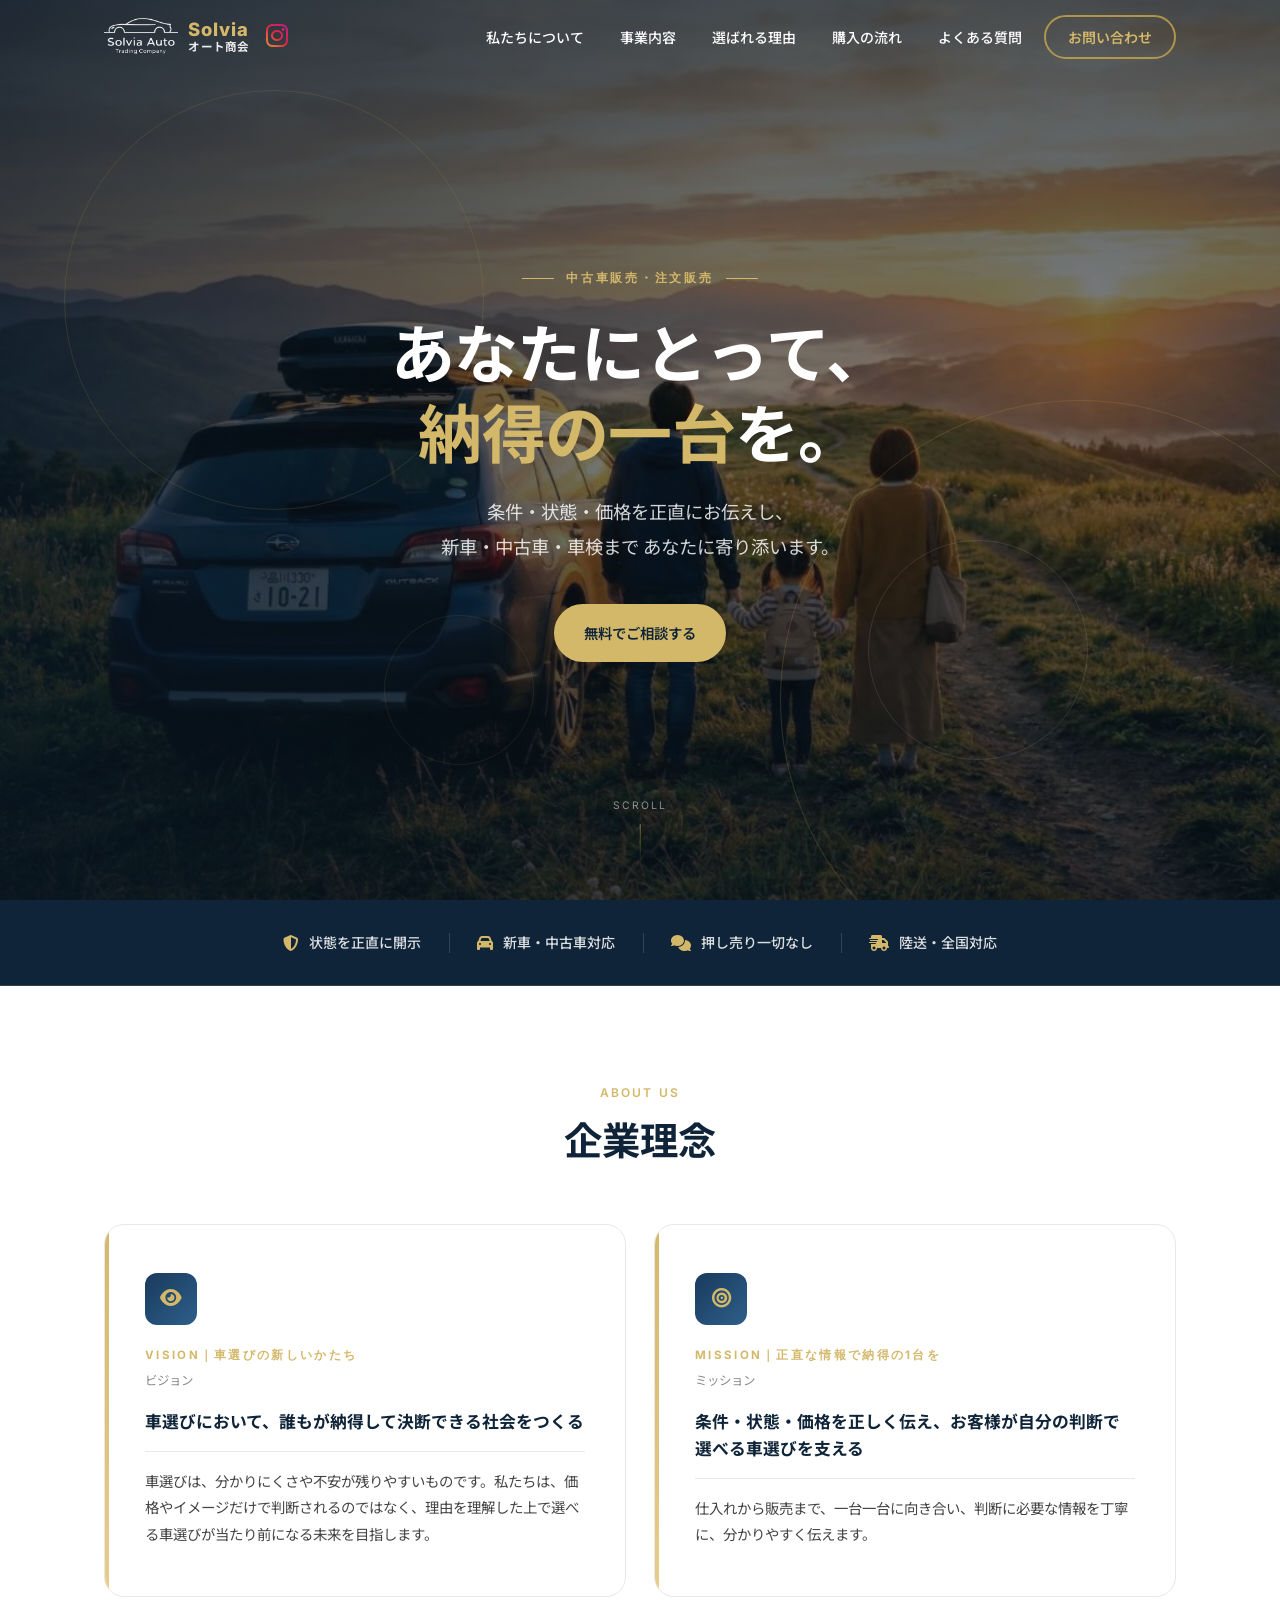
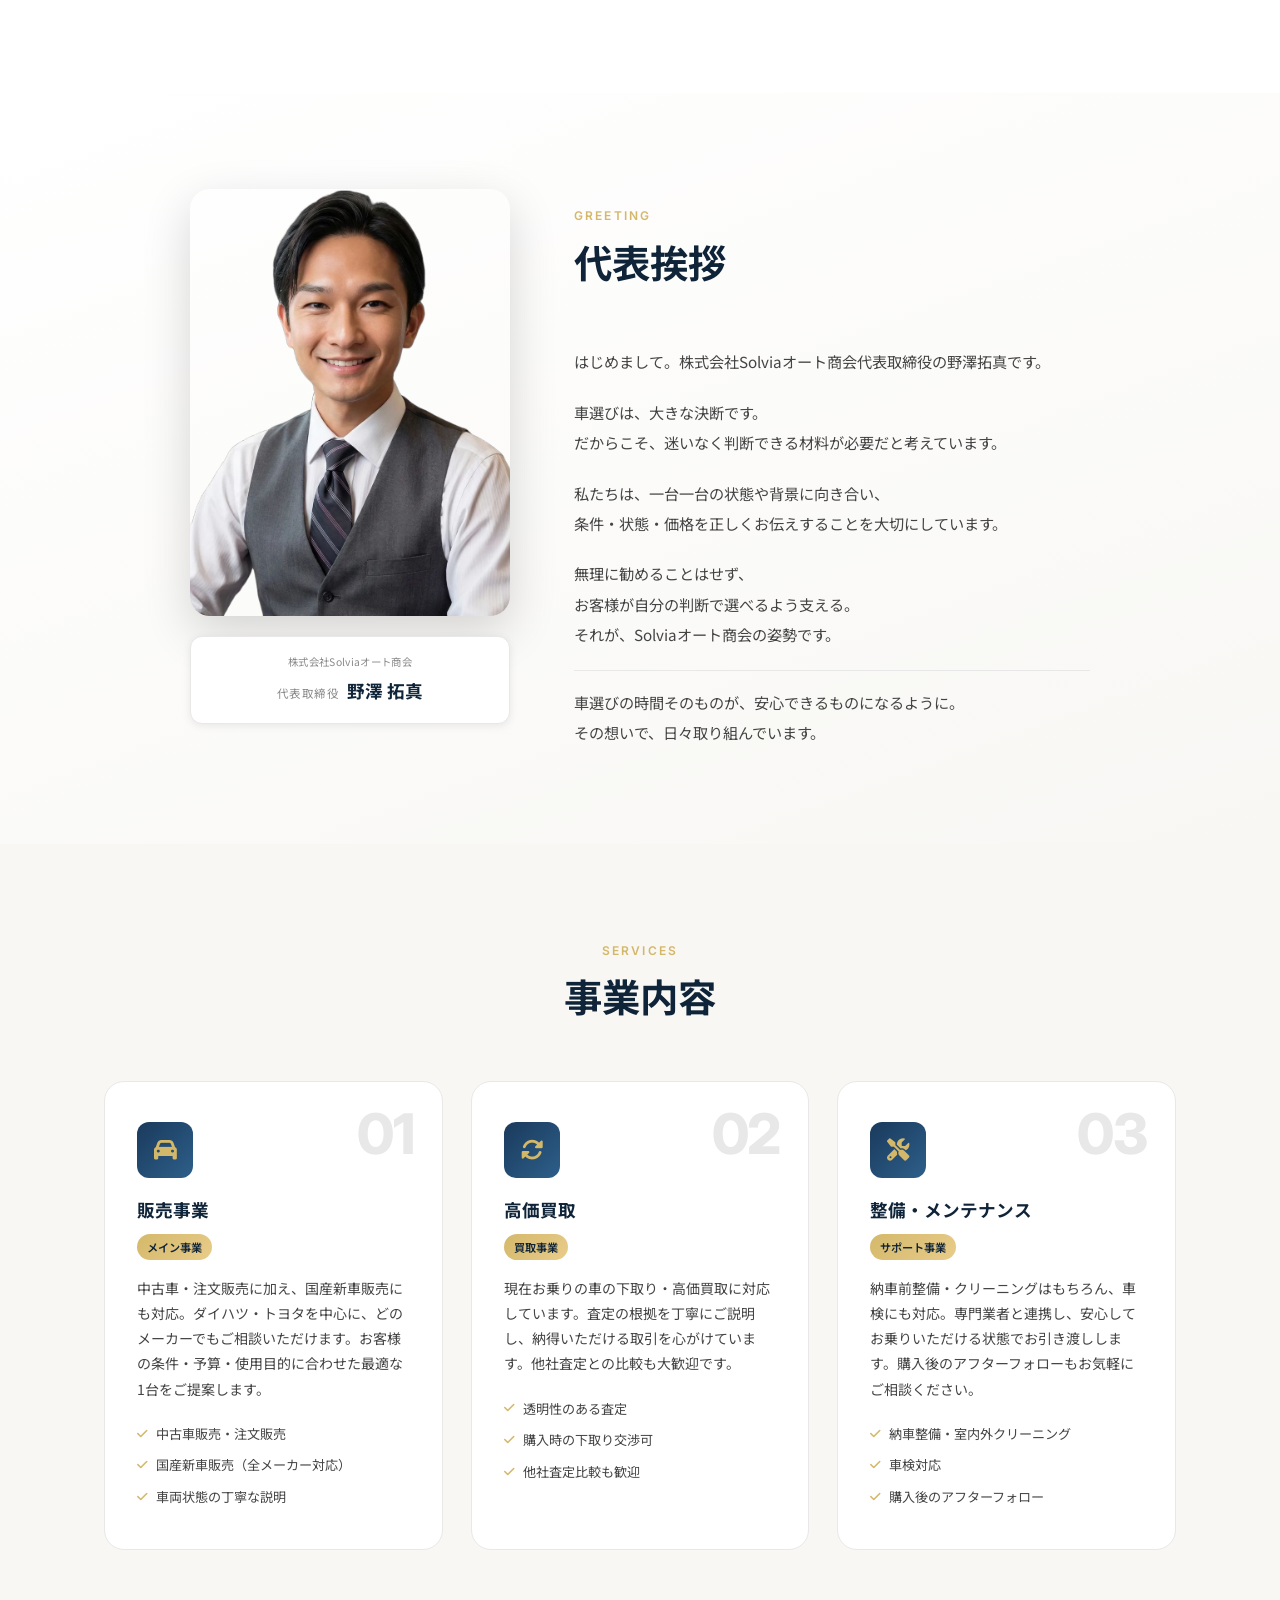
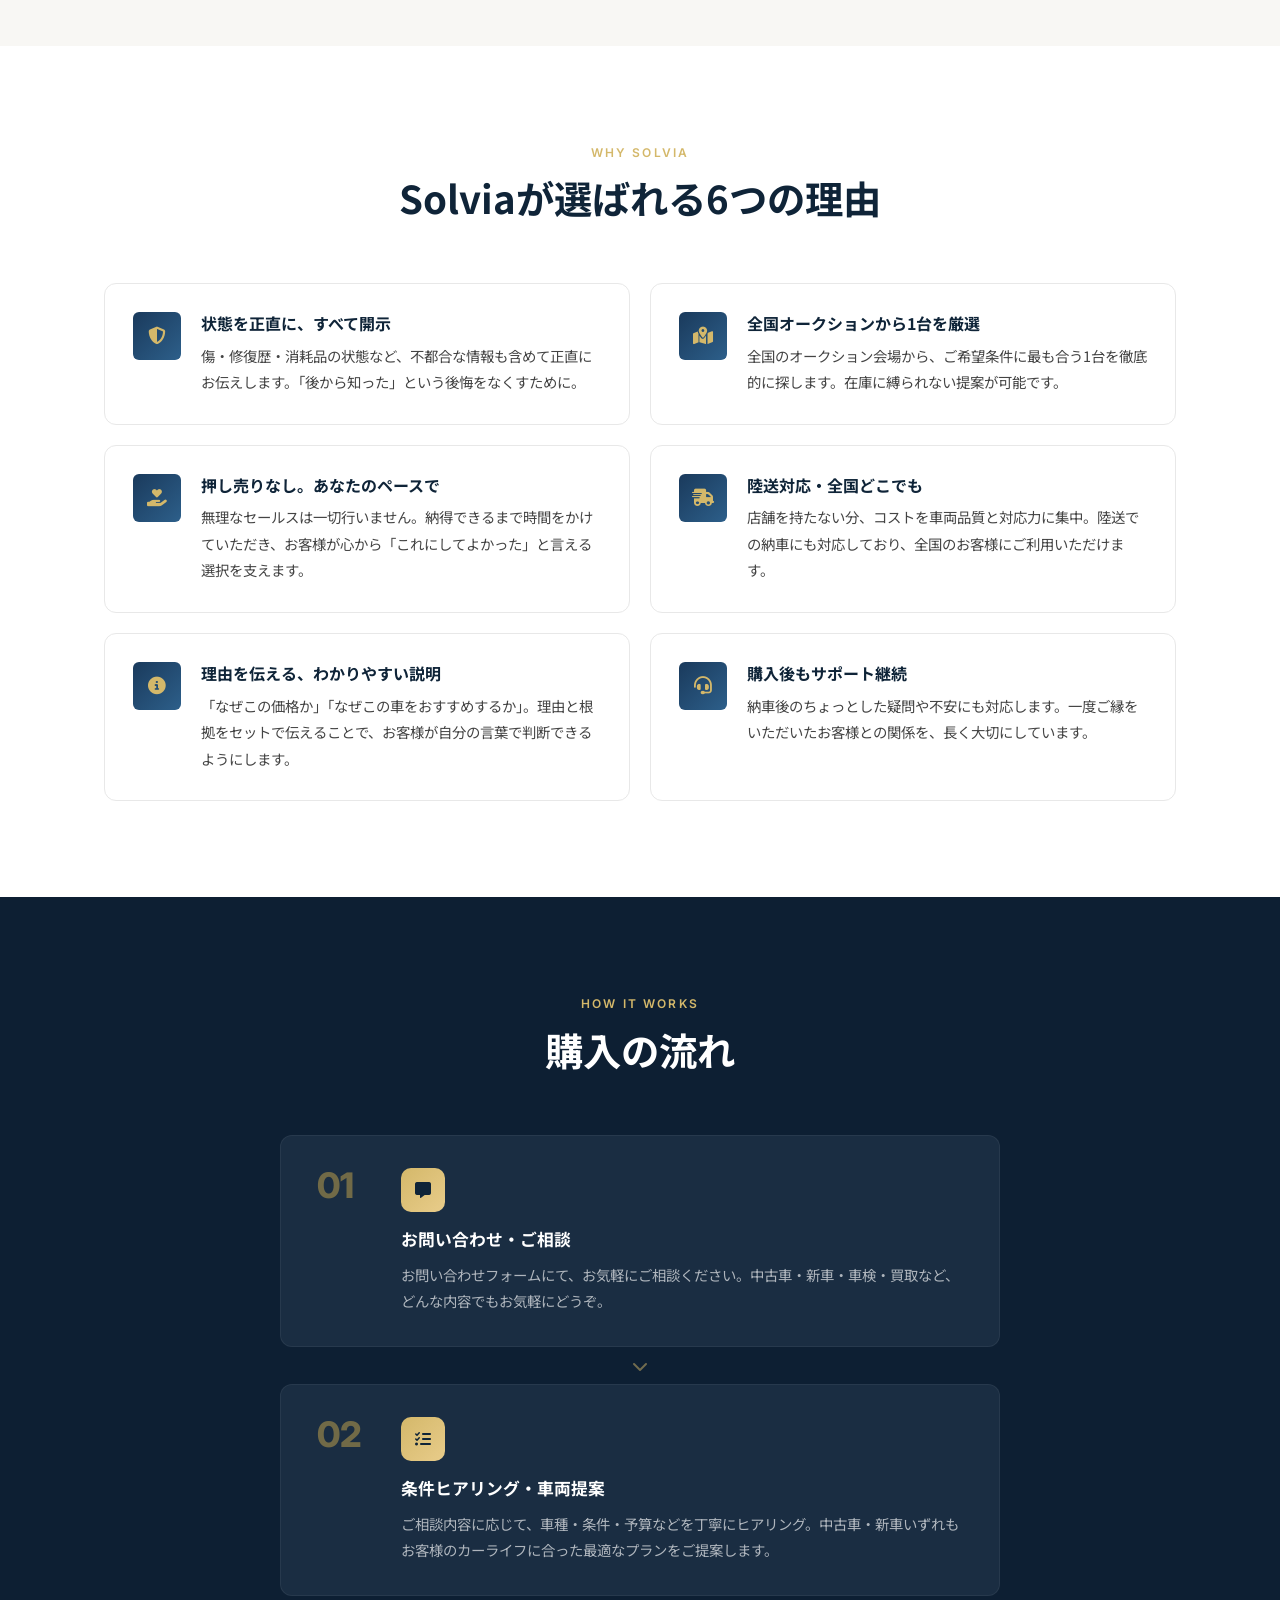
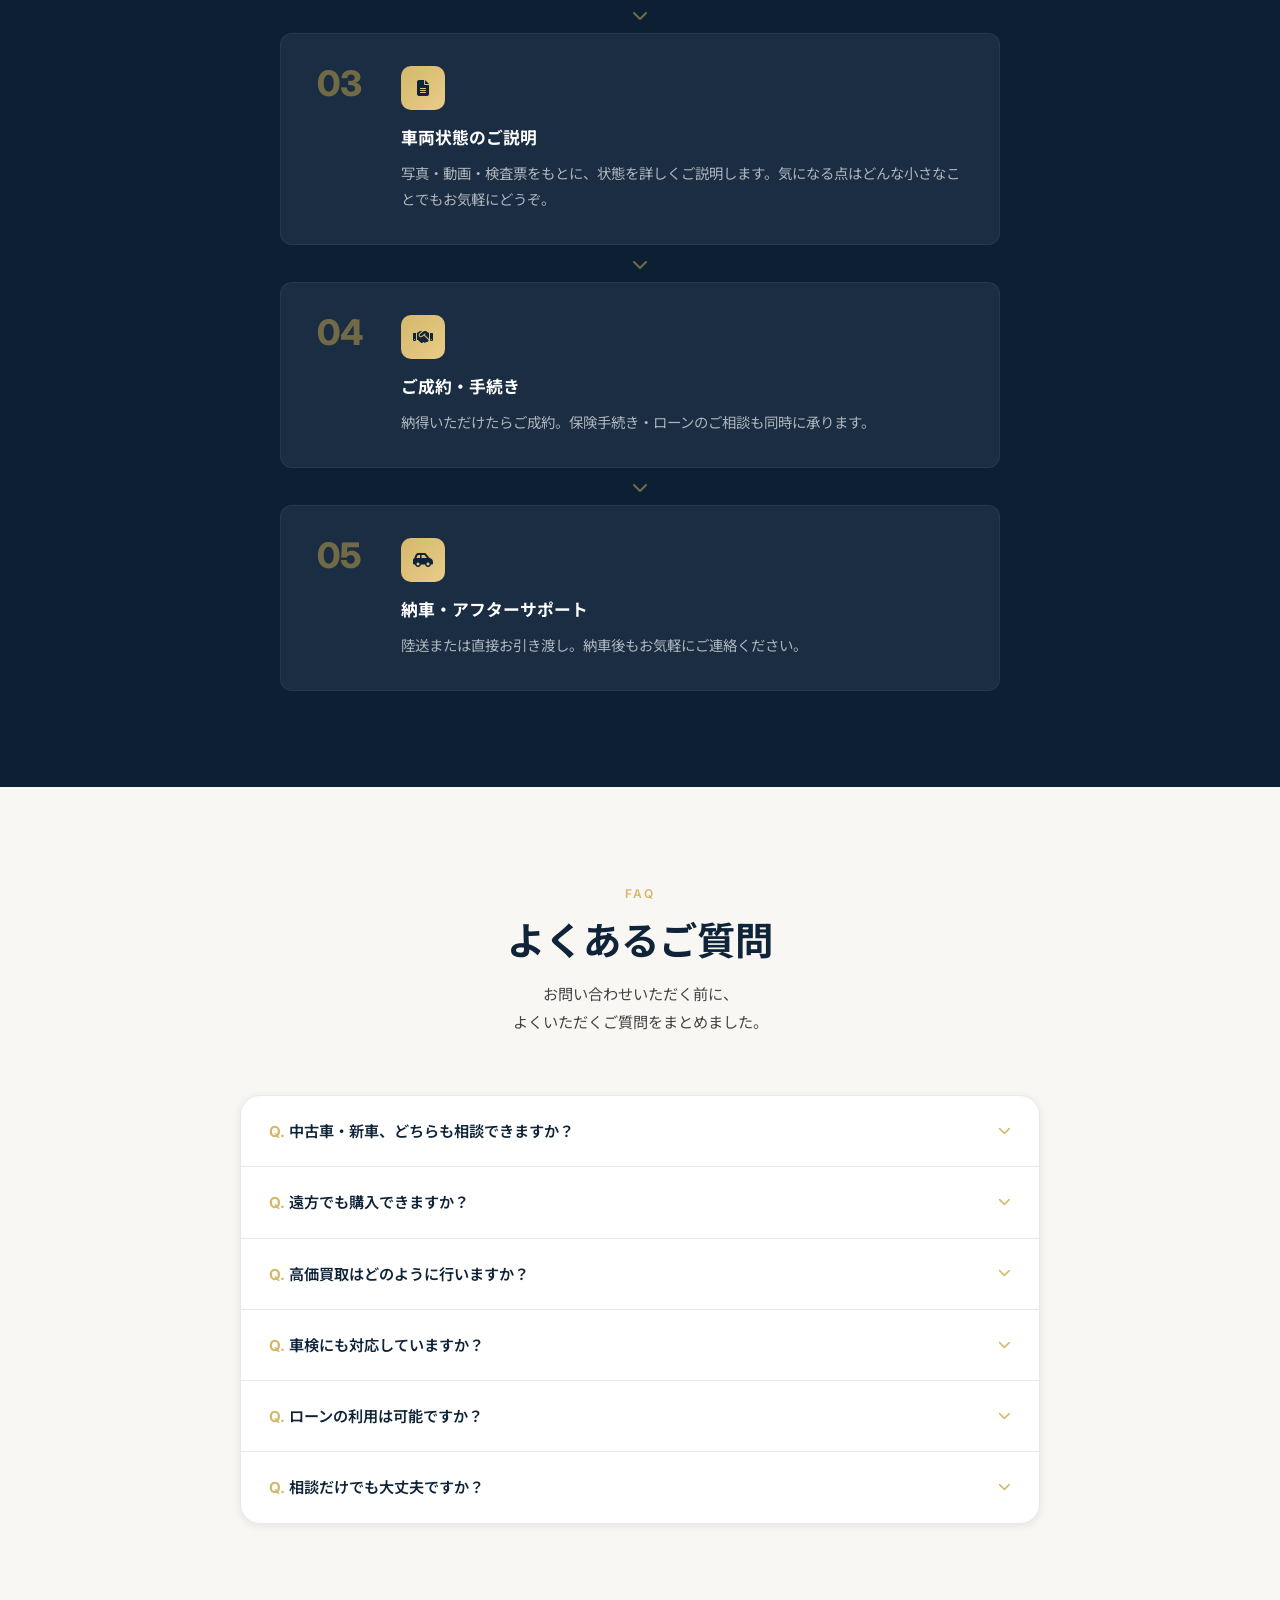
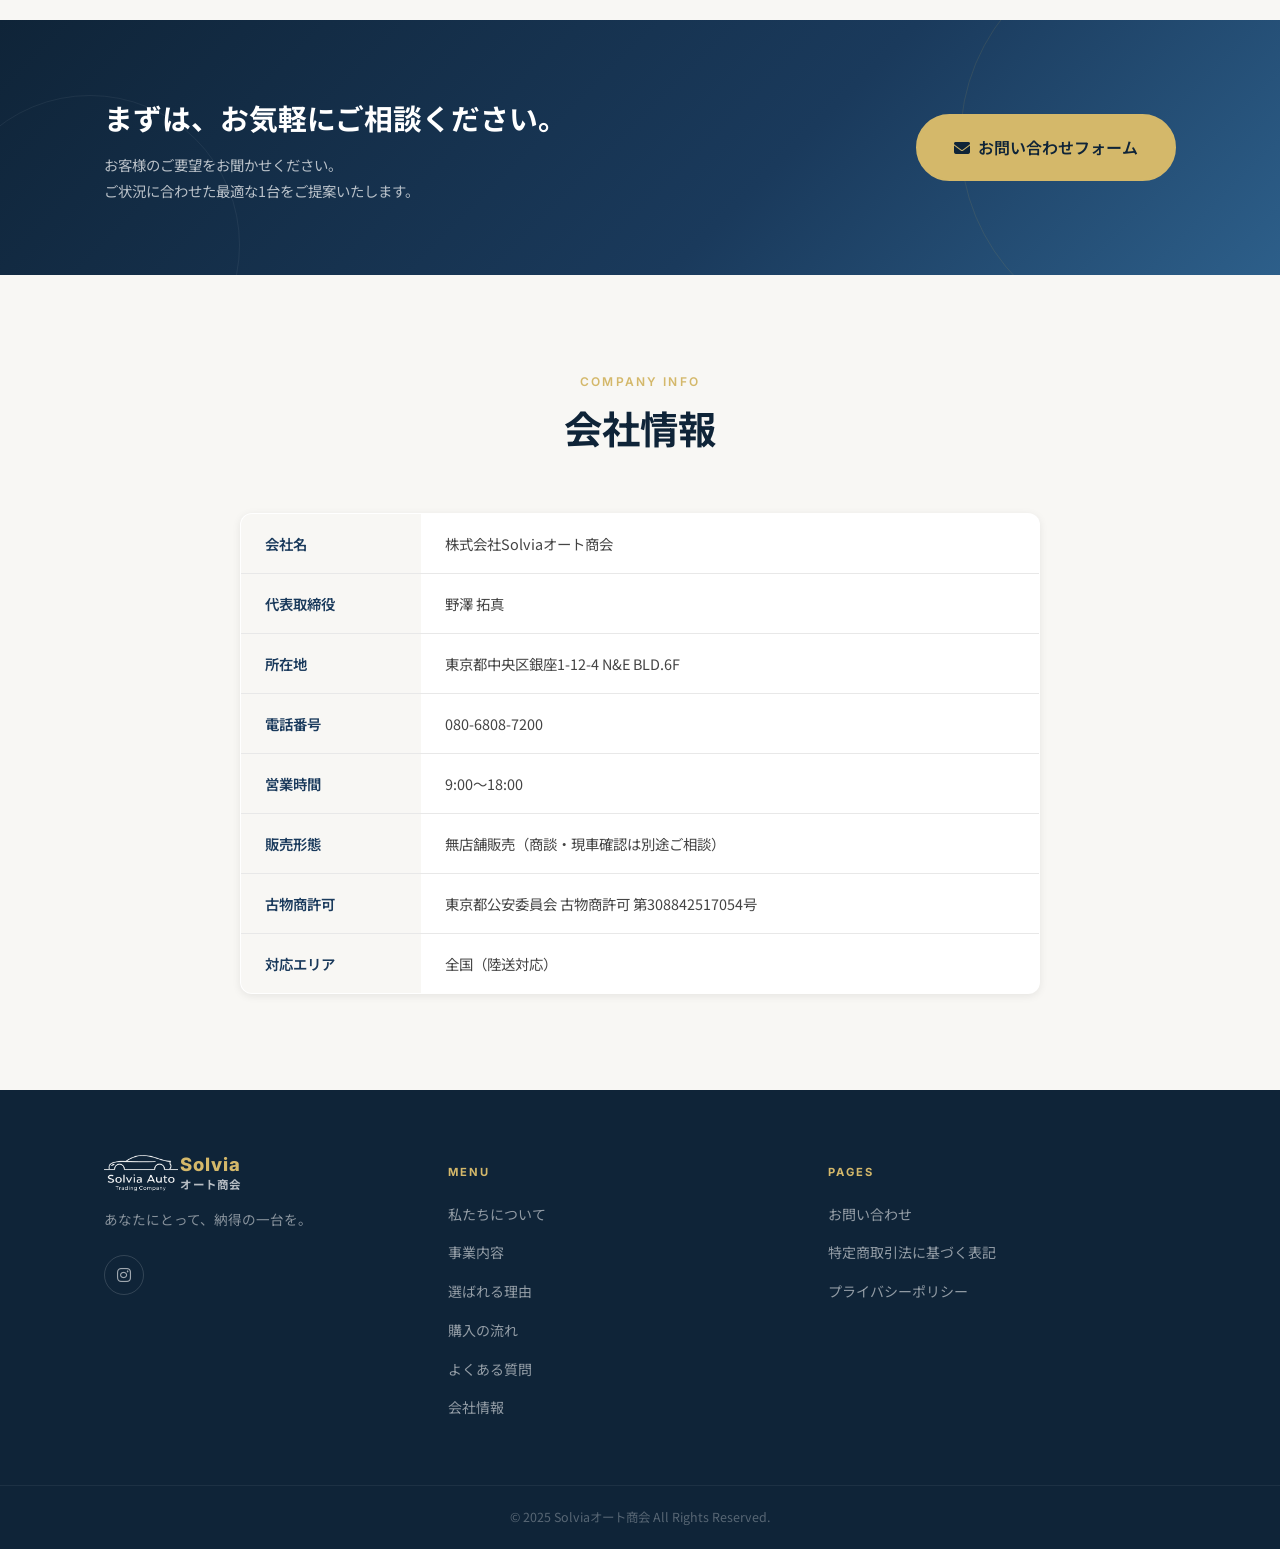
==== commit bb3b8962: "Add files via upload" ====
--- a/index.html
+++ b/index.html
@@ -15,14 +15,14 @@
   <meta property="og:title" content="中古車・新車販売・車検・高価買取｜株式会社Solviaオート商会【東京・全国対応】" />
   <meta property="og:description" content="東京発、全国対応の自動車販売店。中古車・国産新車の販売、高価買取、車検まで幅広く対応。押し売りなし・正直な情報開示で、納得できる1台をご提案します。" />
   <meta property="og:url" content="https://www.solviainfo.jp/index.html" />
-  <meta property="og:image" content="https://www.solviainfo.jp/images/hero-bg-pc.webp" />
+  <meta property="og:image" content="https://www.solviainfo.jp/images/ogp.png" />
   <meta property="og:locale" content="ja_JP" />
 
   <!-- ▼ Twitterカード -->
   <meta name="twitter:card" content="summary_large_image" />
   <meta name="twitter:title" content="中古車・新車販売・車検・高価買取｜株式会社Solviaオート商会【東京・全国対応】" />
   <meta name="twitter:description" content="東京発、全国対応の自動車販売店。中古車・国産新車の販売、高価買取、車検まで幅広く対応。押し売りなし・正直な情報開示で、納得できる1台をご提案します。" />
-  <meta name="twitter:image" content="https://www.solviainfo.jp/images/hero-bg-pc.webp" />
+  <meta name="twitter:image" content="https://www.solviainfo.jp/images/ogp.png" />
 
   <!-- ▼ 構造化データ（JSON-LD / LocalBusiness） -->
   <script type="application/ld+json">
